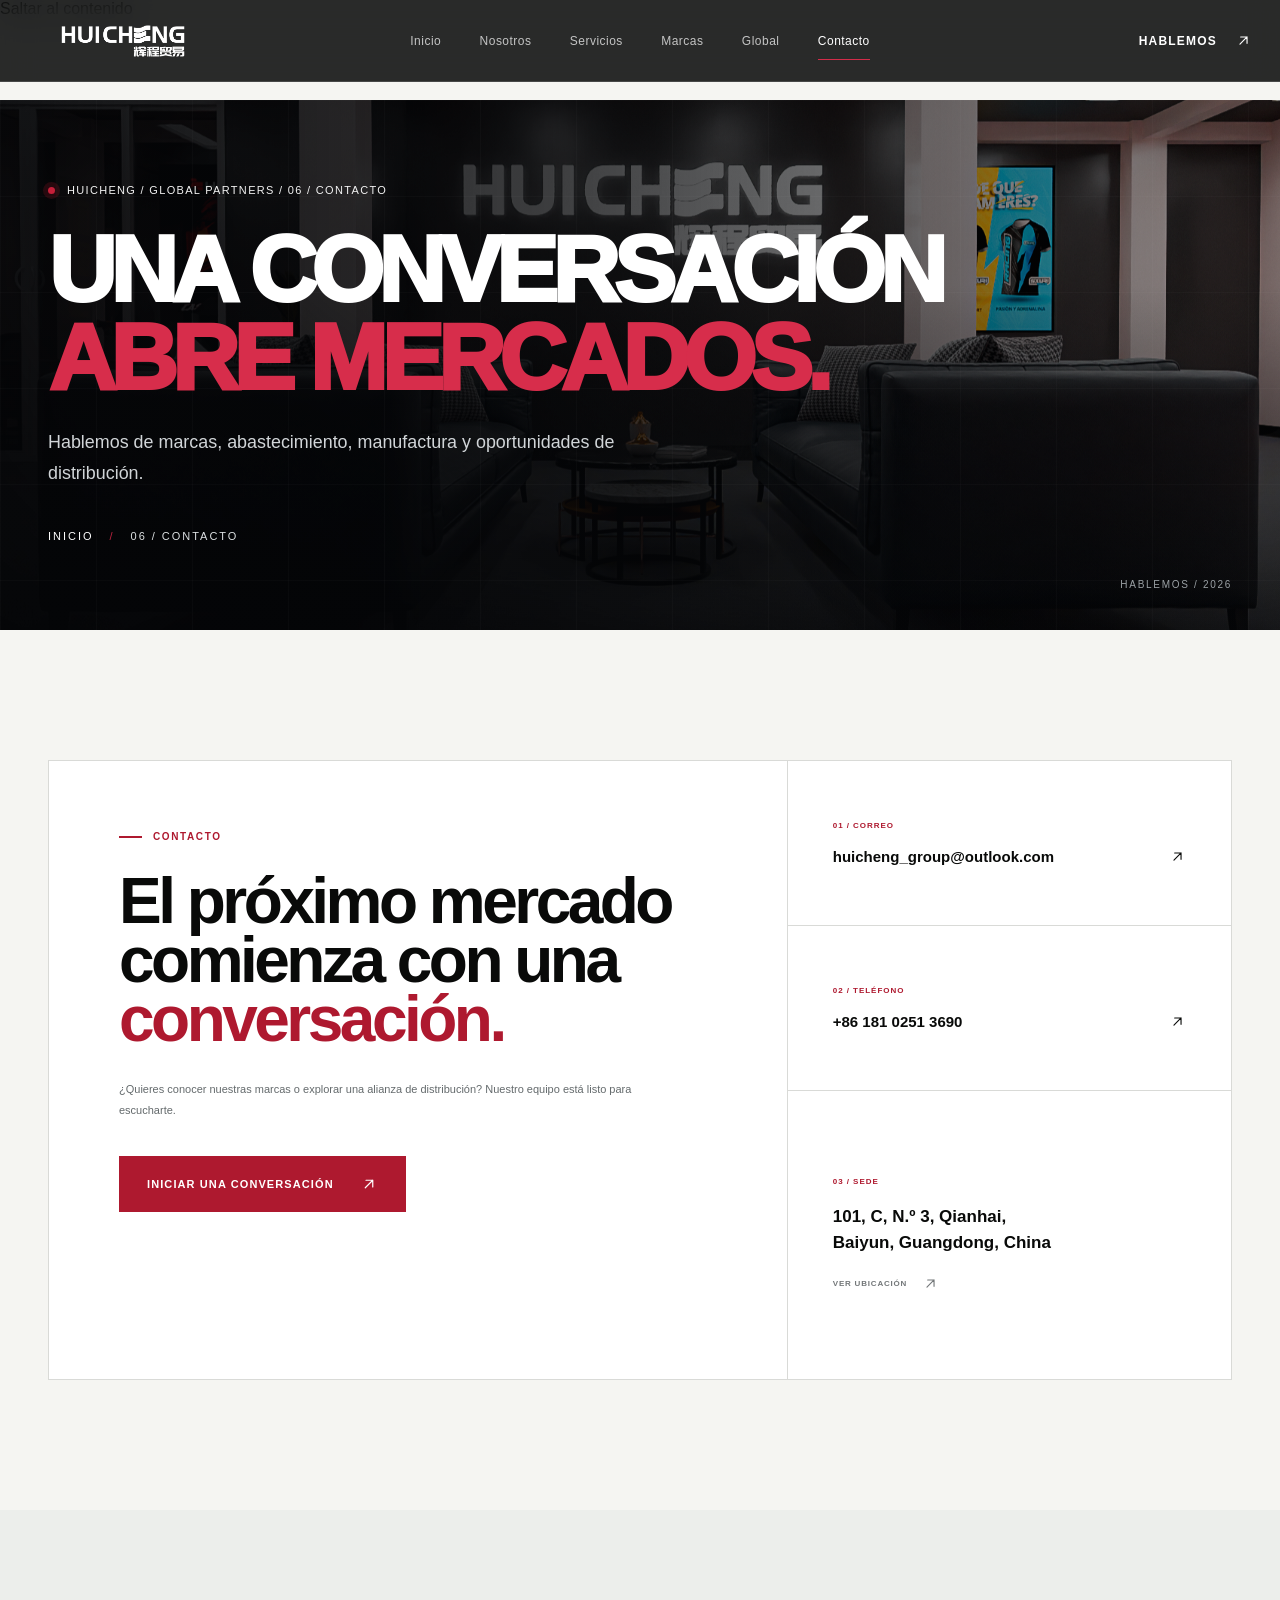
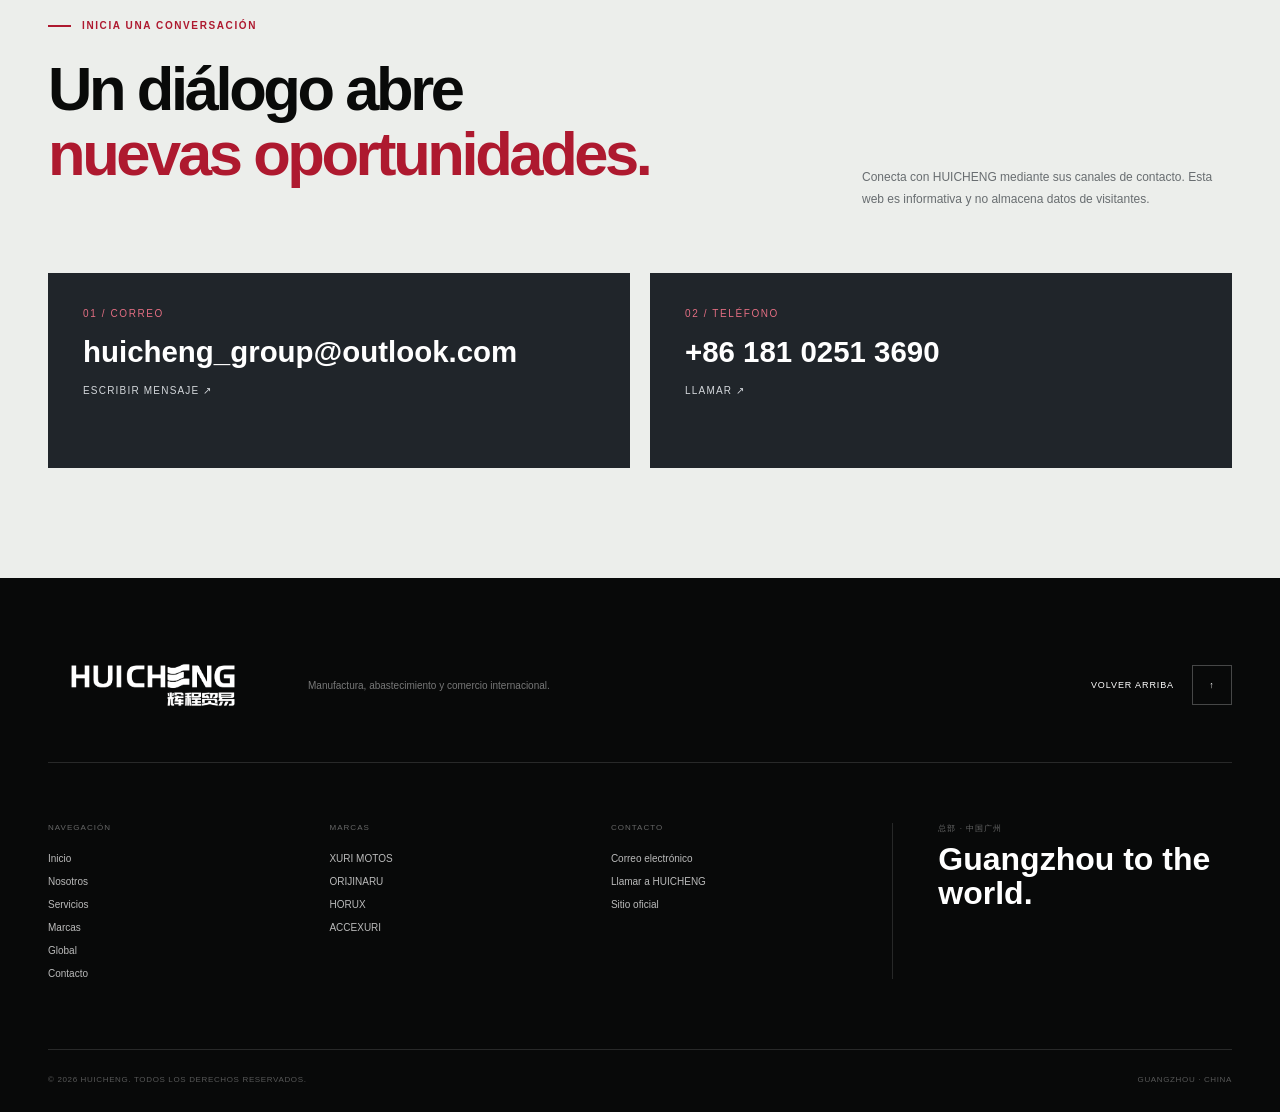
==== contacto.html @ f8685bbe "Primera version de HUICHENG multipagina" ====
<!doctype html><html lang="es"><head><meta charset="UTF-8"><meta name="viewport" content="width=device-width, initial-scale=1"><meta name="theme-color" content="#090b0c"><meta name="description" content="HUICHENG · Contacto · Manufactura, marcas, abastecimiento y comercio internacional."><title>Contacto | HUICHENG — Global Partners</title><link rel="icon" type="image/png" href="assets/huicheng-02.png"><link rel="stylesheet" href="styles.css"></head><body class="is-subpage"><a class="skip-link" href="#contenido">Saltar al contenido</a><div class="site-shell"><header class="header"><div class="nav-wrap"><a aria-label="HUICHENG — Inicio" class="brand" href="index.html"><img alt="HUICHENG" src="assets/huicheng-02.png"/></a><nav aria-label="Navegación principal" class="nav" id="main-navigation"><a class="" href="index.html">Inicio</a><a class="" href="nosotros.html">Nosotros</a><a class="" href="servicios.html">Servicios</a><a class="" href="marcas.html">Marcas</a><a class="" href="global.html">Global</a><a aria-current="page" class="nav-active" href="contacto.html">Contacto</a></nav><a class="header-cta" href="contacto.html">Hablemos <svg aria-hidden="true" viewbox="0 0 24 24"><path d="M7 17 17 7M8 7h9v9"></path></svg></a><button aria-controls="main-navigation" aria-label="Abrir menú" class="menu-toggle" type="button"><span></span><span></span></button></div><div aria-hidden="true" class="reading-progress"></div></header><main id="contenido"><section class="subhero" id="hablemos" aria-labelledby="sub-title"><div class="subhero-photo" style="background-image:url('assets/office-1.png')" aria-hidden="true" data-parallax="0.08"></div><div class="subhero-dark" aria-hidden="true"></div><div class="subhero-grid" aria-hidden="true"></div><div class="container subhero-inner"><div class="subhero-content"><div class="hero-eyebrow hero-enter"><span class="live-dot"></span>HUICHENG / GLOBAL PARTNERS / 06 / CONTACTO</div><h1 id="sub-title" class="hero-enter hero-enter--2">UNA CONVERSACIÓN<br><em>ABRE MERCADOS.</em></h1><p class="hero-enter hero-enter--3">Hablemos de marcas, abastecimiento, manufactura y oportunidades de distribución.</p><div class="subhero-crumb hero-enter hero-enter--4"><a href="index.html">INICIO</a><span>/</span><span>06 / CONTACTO</span></div></div><span class="subhero-num">HABLEMOS / 2026</span></div></section><section class="contact section" id="contacto"><div class="container"><div class="contact-panel reveal"><div class="contact-main"><div class="section-label"><span></span>Contacto</div><h2>El próximo mercado<br/>comienza con una<br/><span>conversación.</span></h2><p>¿Quieres conocer nuestras marcas o explorar una alianza de distribución? Nuestro equipo está listo para escucharte.</p><a class="button button--red" href="mailto:huicheng_group@outlook.com">Iniciar una conversación <svg aria-hidden="true" viewbox="0 0 24 24"><path d="M7 17 17 7M8 7h9v9"></path></svg></a></div><div class="contact-details"><div class="contact-item"><span>01 / Correo</span><a href="mailto:huicheng_group@outlook.com">huicheng_group@outlook.com <svg aria-hidden="true" viewbox="0 0 24 24"><path d="M7 17 17 7M8 7h9v9"></path></svg></a></div><div class="contact-item"><span>02 / Teléfono</span><a href="tel:+8618102513690">+86 181 0251 3690 <svg aria-hidden="true" viewbox="0 0 24 24"><path d="M7 17 17 7M8 7h9v9"></path></svg></a></div><div class="contact-item"><span>03 / Sede</span><address>101, C, N.º 3, Qianhai,<br/>Baiyun, Guangdong, China</address><a class="map-link" href="https://maps.google.com/?q=Qianhai+Baiyun+Guangdong+China" rel="noreferrer" target="_blank">Ver ubicación <svg aria-hidden="true" viewbox="0 0 24 24"><path d="M7 17 17 7M8 7h9v9"></path></svg></a></div></div></div></div></section><section class="contact-extra section"><div class="container"><div class="section-heading reveal"><div><div class="section-label"><span></span>INICIA UNA CONVERSACIÓN</div><h2>Un diálogo abre<br><em>nuevas oportunidades.</em></h2></div><p>Conecta con HUICHENG mediante sus canales de contacto. Esta web es informativa y no almacena datos de visitantes.</p></div><div class="contact-cards"><a href="mailto:huicheng_group@outlook.com" class="reveal"><span>01 / CORREO</span><strong>huicheng_group@outlook.com</strong><small>ESCRIBIR MENSAJE ↗</small></a><a href="tel:+8618102513690" class="reveal"><span>02 / TELÉFONO</span><strong>+86 181 0251 3690</strong><small>LLAMAR ↗</small></a></div></div></section></main><footer class="footer"><div class="container"><div class="footer-top"><a aria-label="HUICHENG — Volver al inicio" class="footer-brand" href="index.html"><img alt="HUICHENG" loading="lazy" src="assets/huicheng-02.png"/></a><p>Manufactura, abastecimiento y comercio internacional.</p><a class="back-top" href="index.html">Volver arriba <span>↑</span></a></div><div class="footer-links"><div><span>Navegación</span><a href="index.html">Inicio</a><a href="nosotros.html">Nosotros</a><a href="servicios.html">Servicios</a><a href="marcas.html">Marcas</a><a href="global.html">Global</a><a href="contacto.html">Contacto</a></div><div><span>Marcas</span><a href="marcas.html">XURI MOTOS</a><a href="marcas.html">ORIJINARU</a><a href="marcas.html">HORUX</a><a href="marcas.html">ACCEXURI</a></div><div><span>Contacto</span><a href="mailto:huicheng_group@outlook.com">Correo electrónico</a><a href="tel:+8618102513690">Llamar a HUICHENG</a><a href="https://huicheng-global.com" rel="noreferrer" target="_blank">Sitio oficial</a></div><div class="footer-statement"><span>总部 · 中国广州</span><strong>Guangzhou to the world.</strong></div></div><div class="footer-bottom"><span>© 2026 HUICHENG. Todos los derechos reservados.</span><span>Guangzhou · China</span></div></div></footer></div><script src="interacciones.js" defer></script></body></html>
---- styles.css ----
:root {
  --red: #ae192f;
  --red-bright: #c51f39;
  --ink: #090a09;
  --graphite: #394049;
  --grey: #c5c7c6;
  --paper: #f5f5f2;
  --white: #fff;
  --title: "Hanken Grotesk", "Inter", "Segoe UI", Arial, sans-serif;
  --body: "Poppins", "Inter", "Segoe UI", Arial, sans-serif;
}

@layer base {
  html {
    scroll-behavior: smooth;
    scroll-padding-top: 88px;
  }

  body {
    margin: 0;
    color: var(--ink);
    background: var(--paper);
    font-family: var(--body);
    -webkit-font-smoothing: antialiased;
  }

  a {
    color: inherit;
    text-decoration: none;
  }

  button {
    cursor: pointer;
  }

  ::selection {
    color: #fff;
    background: var(--red);
  }
}

* {
  box-sizing: border-box;
}

.site-shell {
  overflow: clip;
}

.container {
  width: min(1280px, calc(100% - 96px));
  margin-inline: auto;
}

.header {
  position: fixed;
  z-index: 50;
  top: 0;
  right: 0;
  left: 0;
  height: 82px;
  border-bottom: 1px solid rgb(255 255 255 / 14%);
  background: rgb(8 9 9 / 86%);
  backdrop-filter: blur(16px);
}

.nav-wrap {
  display: grid;
  grid-template-columns: 250px 1fr 250px;
  align-items: center;
  width: min(1440px, calc(100% - 56px));
  height: 100%;
  margin-inline: auto;
}

.brand {
  display: block;
  width: 190px;
  height: 48px;
  overflow: hidden;
}

.brand img,
.footer-brand img {
  width: 100%;
  height: 100%;
  object-fit: contain;
  filter: brightness(0) invert(1);
}

.nav {
  display: flex;
  justify-content: center;
  gap: clamp(24px, 3vw, 48px);
}

.nav a {
  position: relative;
  color: rgb(255 255 255 / 72%);
  font-size: 12px;
  font-weight: 500;
  letter-spacing: 0.04em;
  transition: color 180ms ease;
}

.nav a::after {
  position: absolute;
  right: 0;
  bottom: -12px;
  left: 0;
  width: 0;
  height: 1px;
  margin: auto;
  background: var(--red-bright);
  content: "";
  transition: width 180ms ease;
}

.nav a:hover {
  color: #fff;
}

.nav a:hover::after {
  width: 100%;
}

.header-cta {
  display: flex;
  align-items: center;
  justify-self: end;
  gap: 18px;
  color: #fff;
  font-size: 12px;
  font-weight: 600;
  text-transform: uppercase;
  letter-spacing: 0.1em;
}

.header-cta svg,
.text-link svg,
.service-body a svg,
.brand-card-top svg,
.contact-item a svg {
  width: 17px;
  fill: none;
  stroke: currentColor;
  stroke-linecap: round;
  stroke-linejoin: round;
  stroke-width: 1.6;
  transition: transform 180ms ease;
}

.header-cta:hover svg,
.text-link:hover svg,
.service-body a:hover svg,
.contact-item a:hover svg {
  transform: translate(3px, -3px);
}

.menu-toggle {
  display: none;
}

.hero {
  position: relative;
  display: flex;
  min-height: 860px;
  align-items: center;
  color: #fff;
  background: #090a09;
}

.hero-image,
.hero-overlay,
.hero-grid {
  position: absolute;
  inset: 0;
}

.hero-image {
  width: 100%;
  height: 100%;
  object-fit: cover;
  object-position: center;
}

.hero-overlay {
  background:
    linear-gradient(90deg, rgb(5 6 6 / 95%) 0%, rgb(5 6 6 / 78%) 42%, rgb(5 6 6 / 20%) 75%),
    linear-gradient(0deg, rgb(5 6 6 / 80%) 0%, transparent 45%);
}

.hero-grid {
  opacity: 0.16;
  background-image:
    linear-gradient(rgb(255 255 255 / 16%) 1px, transparent 1px),
    linear-gradient(90deg, rgb(255 255 255 / 16%) 1px, transparent 1px);
  background-size: 120px 120px;
  mask-image: linear-gradient(90deg, #000, transparent 68%);
}

.hero-content {
  position: relative;
  z-index: 2;
  padding-top: 80px;
}

.hero-eyebrow {
  display: flex;
  align-items: center;
  gap: 12px;
  margin-bottom: 30px;
  color: rgb(255 255 255 / 70%);
  font-size: 11px;
  text-transform: uppercase;
  letter-spacing: 0.15em;
}

.live-dot {
  width: 7px;
  height: 7px;
  border-radius: 50%;
  background: var(--red-bright);
  box-shadow: 0 0 0 5px rgb(174 25 47 / 20%);
  animation: pulse 2s infinite;
}

.hero h1 {
  max-width: 880px;
  margin: 0;
  font-family: var(--title);
  font-size: clamp(62px, 7vw, 110px);
  font-weight: 900;
  line-height: 0.85;
  letter-spacing: -0.055em;
  text-transform: uppercase;
}

.hero h1 em {
  color: var(--red-bright);
  font-style: normal;
}

.hero-copy {
  max-width: 590px;
  margin: 34px 0 0;
  color: rgb(255 255 255 / 72%);
  font-size: 15px;
  font-weight: 300;
  line-height: 1.8;
}

.hero-actions {
  display: flex;
  gap: 12px;
  margin-top: 38px;
}

.button {
  display: inline-flex;
  min-height: 56px;
  align-items: center;
  justify-content: center;
  gap: 26px;
  padding: 0 27px;
  border: 1px solid transparent;
  font-size: 11px;
  font-weight: 600;
  text-transform: uppercase;
  letter-spacing: 0.1em;
  transition:
    color 180ms ease,
    background 180ms ease,
    transform 180ms ease;
}

.button svg {
  width: 18px;
  fill: none;
  stroke: currentColor;
  stroke-linecap: round;
  stroke-linejoin: round;
  stroke-width: 1.6;
}

.button:hover {
  transform: translateY(-3px);
}

.button--red {
  color: #fff;
  background: var(--red);
}

.button--red:hover {
  background: var(--red-bright);
}

.button--glass {
  color: #fff;
  border-color: rgb(255 255 255 / 30%);
  background: rgb(255 255 255 / 5%);
  backdrop-filter: blur(8px);
}

.button--glass:hover {
  border-color: #fff;
  background: #fff;
  color: #111;
}

.hero-bottom {
  position: absolute;
  z-index: 2;
  right: 0;
  bottom: 0;
  left: 0;
  border-top: 1px solid rgb(255 255 255 / 16%);
}

.hero-bottom-inner {
  display: grid;
  grid-template-columns: 1fr 1fr auto;
  min-height: 76px;
  align-items: center;
  color: rgb(255 255 255 / 55%);
  font-family: var(--title);
  font-size: 10px;
  text-transform: uppercase;
  letter-spacing: 0.14em;
}

.hero-bottom-inner a {
  display: flex;
  align-items: center;
  gap: 15px;
  color: #fff;
}

.hero-bottom-inner i {
  display: block;
  width: 26px;
  height: 38px;
  border: 1px solid rgb(255 255 255 / 35%);
  border-radius: 20px;
}

.hero-bottom-inner i::after {
  display: block;
  width: 3px;
  height: 6px;
  margin: 8px auto;
  border-radius: 4px;
  background: #fff;
  content: "";
  animation: scrollDot 1.8s infinite;
}

.hero-enter {
  opacity: 0;
  transform: translateY(22px);
  animation: heroIn 700ms 140ms forwards cubic-bezier(0.22, 1, 0.36, 1);
}

.hero-enter--2 {
  animation-delay: 230ms;
}

.hero-enter--3 {
  animation-delay: 320ms;
}

.hero-enter--4 {
  animation-delay: 410ms;
}

.proof-strip {
  color: #fff;
  background: var(--red);
}

.proof-grid {
  display: grid;
  grid-template-columns: repeat(3, 1fr) 1.35fr;
  min-height: 150px;
}

.proof-grid > div {
  display: grid;
  align-content: center;
  padding: 25px 36px;
  border-right: 1px solid rgb(255 255 255 / 20%);
}

.proof-grid > div:first-child {
  padding-left: 0;
}

.proof-grid strong {
  font-family: var(--title);
  font-size: 34px;
  font-weight: 800;
  line-height: 1;
}

.proof-grid span {
  margin-top: 10px;
  color: rgb(255 255 255 / 72%);
  font-size: 10px;
  line-height: 1.5;
  text-transform: uppercase;
  letter-spacing: 0.09em;
}

.proof-grid .proof-statement {
  padding-right: 0;
  border-right: 0;
}

.proof-statement span {
  margin: 0;
  color: #fff;
}

.proof-statement strong {
  margin-top: 6px;
  font-size: 28px;
}

.section {
  padding: 130px 0;
}

.section-label {
  display: flex;
  align-items: center;
  gap: 11px;
  color: var(--red);
  font-size: 10px;
  font-weight: 600;
  text-transform: uppercase;
  letter-spacing: 0.16em;
}

.section-label span {
  width: 23px;
  height: 2px;
  background: currentColor;
}

.section-label--light {
  color: #fff;
}

.about {
  background: var(--paper);
}

.about-intro {
  display: grid;
  grid-template-columns: 28% 1fr;
  align-items: start;
  margin-bottom: 78px;
}

.about-intro h2 {
  max-width: 920px;
  margin: -10px 0 0;
  font-family: var(--title);
  font-size: clamp(44px, 5vw, 72px);
  font-weight: 800;
  line-height: 1.02;
  letter-spacing: -0.045em;
}

.about-intro h2 span {
  color: var(--red);
}

.about-layout {
  display: grid;
  grid-template-columns: 1.08fr 0.92fr;
  gap: 8vw;
  align-items: center;
}

.about-visual {
  position: relative;
  min-height: 600px;
}

.about-visual > img {
  width: 100%;
  height: 560px;
  object-fit: cover;
  filter: saturate(0.72);
}

.image-caption {
  display: flex;
  align-items: center;
  justify-content: space-between;
  padding-top: 18px;
  border-top: 2px solid var(--ink);
  margin-top: 16px;
  font-size: 10px;
  text-transform: uppercase;
  letter-spacing: 0.08em;
}

.image-caption p {
  margin: 0;
}

.experience-badge {
  position: absolute;
  right: -46px;
  bottom: 90px;
  display: grid;
  width: 176px;
  height: 176px;
  align-content: center;
  padding: 25px;
  color: #fff;
  background: var(--red);
}

.experience-badge strong {
  font-family: var(--title);
  font-size: 44px;
  line-height: 1;
}

.experience-badge span {
  margin-top: 10px;
  font-size: 9px;
  line-height: 1.5;
  text-transform: uppercase;
  letter-spacing: 0.08em;
}

.about-copy {
  padding-left: 20px;
}

.about-copy > p {
  color: #5c6063;
  font-size: 13px;
  line-height: 1.9;
}

.about-copy .lead {
  margin: 0 0 25px;
  color: var(--ink);
  font-family: var(--title);
  font-size: 25px;
  font-weight: 500;
  line-height: 1.35;
  letter-spacing: -0.02em;
}

.principles {
  margin: 50px 0 35px;
  border-top: 1px solid #cfd0cc;
}

.principles article {
  display: grid;
  grid-template-columns: 105px 1fr;
  gap: 8px 20px;
  padding: 25px 0;
  border-bottom: 1px solid #cfd0cc;
}

.principles span {
  grid-row: 1 / 3;
  color: var(--red);
  font-size: 9px;
  font-weight: 600;
  text-transform: uppercase;
  letter-spacing: 0.08em;
}

.principles h3 {
  margin: 0;
  font-family: var(--title);
  font-size: 20px;
  font-weight: 700;
}

.principles p {
  margin: 0;
  color: #6e7275;
  font-size: 11px;
  line-height: 1.7;
}

.text-link {
  display: inline-flex;
  align-items: center;
  gap: 40px;
  padding-bottom: 8px;
  border-bottom: 1px solid var(--ink);
  font-size: 10px;
  font-weight: 600;
  text-transform: uppercase;
  letter-spacing: 0.1em;
}

.services {
  background: #fff;
}

.section-heading {
  display: grid;
  grid-template-columns: 1fr 370px;
  gap: 50px;
  align-items: end;
  margin-bottom: 62px;
}

.section-heading h2 {
  max-width: 760px;
  margin: 24px 0 0;
  font-family: var(--title);
  font-size: clamp(48px, 5vw, 74px);
  font-weight: 800;
  line-height: 0.98;
  letter-spacing: -0.05em;
}

.section-heading > p {
  margin: 0;
  color: #686d70;
  font-size: 12px;
  line-height: 1.9;
}

.service-grid {
  display: grid;
  grid-template-columns: repeat(2, 1fr);
  gap: 22px;
}

.service-card {
  position: relative;
  overflow: hidden;
  border: 1px solid #dedfdd;
  background: #f7f7f5;
  transition:
    transform 250ms ease,
    box-shadow 250ms ease;
}

.service-card:hover {
  z-index: 2;
  box-shadow: 0 24px 50px rgb(8 10 10 / 12%);
  transform: translateY(-8px);
}

.service-photo {
  position: relative;
  height: 250px;
  overflow: hidden;
  background: #1b1d1e;
}

.service-photo::after {
  position: absolute;
  inset: 0;
  background: linear-gradient(0deg, rgb(0 0 0 / 55%), transparent 65%);
  content: "";
}

.service-photo > img {
  width: 100%;
  height: 100%;
  object-fit: cover;
  filter: grayscale(0.55) saturate(0.6);
  transition:
    transform 600ms cubic-bezier(0.22, 1, 0.36, 1),
    filter 300ms ease;
}

.service-card:hover .service-photo > img {
  filter: grayscale(0.1) saturate(0.9);
  transform: scale(1.045);
}

.service-photo > span {
  position: absolute;
  z-index: 2;
  top: 22px;
  left: 24px;
  color: #fff;
  font-family: var(--title);
  font-size: 11px;
  letter-spacing: 0.1em;
}

.service-icon-wrap {
  position: absolute;
  z-index: 2;
  right: 22px;
  bottom: 0;
  display: grid;
  width: 66px;
  height: 66px;
  place-items: center;
  color: #fff;
  background: var(--red);
  transform: translateY(22px);
}

.service-icon {
  width: 28px;
  fill: none;
  stroke: currentColor;
  stroke-linecap: round;
  stroke-linejoin: round;
  stroke-width: 1.3;
}

.service-body {
  padding: 38px 35px 34px;
}

.service-body h3 {
  margin: 0;
  font-family: var(--title);
  font-size: 28px;
  font-weight: 700;
  letter-spacing: -0.03em;
}

.service-body p {
  min-height: 68px;
  margin: 16px 0 26px;
  color: #686d70;
  font-size: 11px;
  line-height: 1.75;
}

.service-body a {
  display: flex;
  align-items: center;
  justify-content: space-between;
  padding-top: 18px;
  border-top: 1px solid #d6d7d4;
  font-size: 9px;
  font-weight: 600;
  text-transform: uppercase;
  letter-spacing: 0.1em;
}

.service-line {
  position: absolute;
  right: 0;
  bottom: 0;
  left: 0;
  height: 3px;
  background: var(--red);
  transform: scaleX(0);
  transform-origin: left;
  transition: transform 350ms ease;
}

.service-card:hover .service-line {
  transform: scaleX(1);
}

.brands {
  position: relative;
  color: #fff;
  background: #0c0d0d;
}

.brands::before {
  position: absolute;
  inset: 0;
  opacity: 0.08;
  background-image: radial-gradient(#fff 0.8px, transparent 0.8px);
  background-size: 8px 8px;
  content: "";
  mask-image: linear-gradient(90deg, transparent, #000 50%, transparent);
}

.brands .container {
  position: relative;
}

.brands-heading {
  display: grid;
  grid-template-columns: 1fr 390px;
  margin-bottom: 65px;
}

.brands-heading .section-label {
  grid-column: 1 / -1;
  margin-bottom: 26px;
}

.brands-heading h2 {
  margin: 0;
  font-family: var(--title);
  font-size: clamp(54px, 6.5vw, 90px);
  font-weight: 800;
  line-height: 0.9;
  letter-spacing: -0.055em;
}

.brands-heading h2 span {
  color: var(--red-bright);
}

.brands-heading p {
  align-self: end;
  margin: 0;
  color: rgb(255 255 255 / 52%);
  font-size: 12px;
  line-height: 1.9;
}

.brand-grid {
  display: grid;
  grid-template-columns: repeat(2, 1fr);
  gap: 18px;
}

.brand-card {
  position: relative;
  display: flex;
  min-height: 570px;
  flex-direction: column;
  overflow: hidden;
  padding: 30px;
  border: 1px solid rgb(255 255 255 / 13%);
  background: #151717;
  transition:
    border-color 220ms ease,
    transform 220ms ease;
}

.brand-card:hover {
  border-color: rgb(255 255 255 / 35%);
  transform: translateY(-5px);
}

.brand-card-top {
  position: relative;
  z-index: 3;
  display: flex;
  align-items: center;
  justify-content: space-between;
  color: rgb(255 255 255 / 58%);
  font-size: 9px;
  text-transform: uppercase;
  letter-spacing: 0.12em;
}

.brand-card-top svg {
  width: 22px;
  fill: none;
  stroke: #fff;
  stroke-width: 1.5;
}

.brand-product {
  display: grid;
  height: 315px;
  place-items: center;
  margin: 5px -10px 0;
}

.brand-product img {
  max-width: 100%;
  max-height: 100%;
  object-fit: contain;
  filter: drop-shadow(0 28px 22px rgb(0 0 0 / 45%));
  transition: transform 500ms cubic-bezier(0.22, 1, 0.36, 1);
}

.brand-card:hover .brand-product img {
  transform: scale(1.04) translateY(-5px);
}

.brand-logo {
  display: flex;
  height: 70px;
  align-items: center;
  border-top: 1px solid rgb(255 255 255 / 12%);
}

.brand-logo img {
  max-width: 220px;
  max-height: 50px;
  object-fit: contain;
  object-position: left center;
}

.brand-card p {
  max-width: 460px;
  margin: 16px 0 0;
  color: rgb(255 255 255 / 53%);
  font-size: 10px;
  line-height: 1.7;
}

.brand-card--orijinaru {
  background: linear-gradient(145deg, #191919, #0c0c0c);
}

.brand-card--horux {
  background: linear-gradient(145deg, #17191a, #0e1112);
}

.brand-card--accexuri {
  min-height: 360px;
  grid-column: 1 / -1;
  justify-content: space-between;
  background:
    linear-gradient(90deg, rgb(174 25 47 / 95%), rgb(98 9 22 / 85%)),
    url("assets/company-team.png") center 42% / cover;
}

.accexuri-type {
  display: flex;
  align-items: flex-end;
  justify-content: space-between;
  margin: 65px 0 30px;
}

.accexuri-type small {
  font-size: 9px;
  text-transform: uppercase;
  letter-spacing: 0.12em;
}

.accexuri-type strong {
  font-family: var(--title);
  font-size: clamp(64px, 10vw, 140px);
  font-weight: 900;
  line-height: 0.72;
  letter-spacing: -0.07em;
}

.brand-card--accexuri p {
  color: rgb(255 255 255 / 80%);
}

.global {
  color: #fff;
  background: #151818;
}

.global-layout {
  display: grid;
  grid-template-columns: 360px 1fr;
  gap: 55px;
  align-items: center;
}

.global-copy h2 {
  margin: 28px 0;
  font-family: var(--title);
  font-size: 55px;
  font-weight: 800;
  line-height: 0.96;
  letter-spacing: -0.05em;
}

.global-copy > p {
  color: rgb(255 255 255 / 56%);
  font-size: 11px;
  line-height: 1.9;
}

.region-list {
  display: grid;
  margin-top: 42px;
  border-top: 1px solid rgb(255 255 255 / 15%);
}

.region-list span {
  padding: 16px 0;
  border-bottom: 1px solid rgb(255 255 255 / 15%);
  font-family: var(--title);
  font-size: 10px;
  text-transform: uppercase;
  letter-spacing: 0.08em;
}

.world-map {
  position: relative;
  min-height: 560px;
  border: 1px solid rgb(255 255 255 / 10%);
  background:
    linear-gradient(rgb(255 255 255 / 4%) 1px, transparent 1px),
    linear-gradient(90deg, rgb(255 255 255 / 4%) 1px, transparent 1px);
  background-size: 50px 50px;
}

.world-map svg {
  position: absolute;
  inset: 30px;
  width: calc(100% - 60px);
  height: calc(100% - 60px);
}

.continent {
  fill: url("#dots");
  stroke: rgb(255 255 255 / 8%);
  stroke-width: 1;
}

.connection {
  fill: none;
  stroke: var(--red-bright);
  stroke-dasharray: 5 8;
  stroke-width: 1.5;
  opacity: 0.75;
  animation: route 18s linear infinite;
}

.connection--two {
  animation-duration: 12s;
}

.connection--three {
  animation-duration: 15s;
}

.hub-ring {
  fill: none;
  stroke: var(--red-bright);
  stroke-width: 1;
  transform-origin: 661px 189px;
  animation: ping 2s infinite;
}

.hub,
.endpoint {
  fill: var(--red-bright);
  filter: url("#glow");
}

.endpoint {
  fill: #fff;
}

.map-label {
  position: absolute;
  padding: 8px 10px;
  border: 1px solid rgb(255 255 255 / 15%);
  color: rgb(255 255 255 / 66%);
  background: rgb(10 12 12 / 70%);
  font-size: 8px;
  text-transform: uppercase;
  letter-spacing: 0.1em;
}

.map-label--china {
  top: 36%;
  right: 7%;
  color: #fff;
}

.map-label small {
  display: block;
  margin-top: 4px;
  color: rgb(255 255 255 / 40%);
  font-size: 6px;
}

.map-label--latam {
  top: 58%;
  left: 18%;
}

.map-status {
  position: absolute;
  right: 20px;
  bottom: 20px;
  display: grid;
  min-width: 145px;
  padding: 16px;
  border-left: 2px solid var(--red-bright);
  background: rgb(255 255 255 / 5%);
}

.map-status span {
  color: rgb(255 255 255 / 45%);
  font-size: 7px;
  text-transform: uppercase;
  letter-spacing: 0.12em;
}

.map-status strong {
  margin-top: 4px;
  font-family: var(--title);
  font-size: 17px;
}

.contact {
  background: var(--paper);
}

.contact-panel {
  display: grid;
  grid-template-columns: 1.25fr 0.75fr;
  min-height: 620px;
  border: 1px solid #d9dad7;
  background: #fff;
}

.contact-main {
  padding: 70px;
  border-right: 1px solid #d9dad7;
}

.contact-main h2 {
  margin: 30px 0;
  font-family: var(--title);
  font-size: clamp(50px, 5vw, 72px);
  font-weight: 800;
  line-height: 0.92;
  letter-spacing: -0.055em;
}

.contact-main h2 span {
  color: var(--red);
}

.contact-main p {
  max-width: 530px;
  margin-bottom: 36px;
  color: #646a6c;
  font-size: 11px;
  line-height: 1.9;
}

.contact-details {
  display: grid;
  grid-template-rows: 0.8fr 0.8fr 1.4fr;
}

.contact-item {
  display: grid;
  align-content: center;
  padding: 35px 45px;
  border-bottom: 1px solid #d9dad7;
}

.contact-item:last-child {
  border-bottom: 0;
}

.contact-item > span {
  margin-bottom: 18px;
  color: var(--red);
  font-size: 8px;
  font-weight: 600;
  text-transform: uppercase;
  letter-spacing: 0.12em;
}

.contact-item a {
  display: flex;
  align-items: center;
  justify-content: space-between;
  font-family: var(--title);
  font-size: 15px;
  font-weight: 600;
}

.contact-item address {
  font-family: var(--title);
  font-size: 17px;
  font-style: normal;
  font-weight: 600;
  line-height: 1.5;
}

.contact-item .map-link {
  justify-content: flex-start;
  gap: 15px;
  margin-top: 20px;
  color: #737779;
  font-family: var(--body);
  font-size: 8px;
  text-transform: uppercase;
  letter-spacing: 0.1em;
}

.footer {
  padding: 75px 0 28px;
  color: #fff;
  background: #080909;
}

.footer-top {
  display: grid;
  grid-template-columns: 260px 1fr auto;
  align-items: center;
  padding-bottom: 45px;
  border-bottom: 1px solid rgb(255 255 255 / 13%);
}

.footer-brand {
  display: block;
  width: 210px;
  height: 64px;
  overflow: hidden;
}

.footer-top p {
  margin: 0;
  color: rgb(255 255 255 / 45%);
  font-size: 10px;
}

.back-top {
  display: flex;
  align-items: center;
  gap: 18px;
  font-size: 9px;
  text-transform: uppercase;
  letter-spacing: 0.1em;
}

.back-top span {
  display: grid;
  width: 40px;
  height: 40px;
  place-items: center;
  border: 1px solid rgb(255 255 255 / 25%);
  transition:
    color 180ms ease,
    background 180ms ease;
}

.back-top:hover span {
  color: #fff;
  background: var(--red);
}

.footer-links {
  display: grid;
  grid-template-columns: 1fr 1fr 1fr 1.5fr;
  gap: 55px;
  padding: 60px 0 70px;
}

.footer-links > div:not(.footer-statement) {
  display: grid;
  align-content: start;
  gap: 12px;
}

.footer-links span {
  margin-bottom: 9px;
  color: rgb(255 255 255 / 38%);
  font-size: 8px;
  text-transform: uppercase;
  letter-spacing: 0.13em;
}

.footer-links a {
  width: max-content;
  color: rgb(255 255 255 / 72%);
  font-size: 10px;
  transition: color 160ms ease;
}

.footer-links a:hover {
  color: #fff;
}

.footer-statement {
  display: grid;
  align-content: start;
  border-left: 1px solid rgb(255 255 255 / 13%);
  padding-left: 45px;
}

.footer-statement strong {
  max-width: 310px;
  font-family: var(--title);
  font-size: 32px;
  font-weight: 700;
  line-height: 1.05;
}

.footer-bottom {
  display: flex;
  justify-content: space-between;
  padding-top: 25px;
  border-top: 1px solid rgb(255 255 255 / 13%);
  color: rgb(255 255 255 / 32%);
  font-size: 8px;
  text-transform: uppercase;
  letter-spacing: 0.08em;
}

.reveal {
  opacity: 0;
  transform: translateY(28px);
  transition:
    opacity 700ms ease,
    transform 700ms cubic-bezier(0.22, 1, 0.36, 1);
}

.reveal.is-visible {
  opacity: 1;
  transform: none;
}

@keyframes heroIn {
  to {
    opacity: 1;
    transform: none;
  }
}

@keyframes pulse {
  50% {
    box-shadow: 0 0 0 10px rgb(174 25 47 / 0%);
  }
}

@keyframes scrollDot {
  0% {
    opacity: 0;
    transform: translateY(0);
  }
  35% {
    opacity: 1;
  }
  100% {
    opacity: 0;
    transform: translateY(12px);
  }
}

@keyframes route {
  to {
    stroke-dashoffset: -260;
  }
}

@keyframes ping {
  70%,
  100% {
    opacity: 0;
    transform: scale(2.2);
  }
}

@media (max-width: 1024px) {
  .container {
    width: min(100% - 56px, 1280px);
  }

  .nav-wrap {
    grid-template-columns: 200px 1fr 150px;
  }

  .nav {
    gap: 22px;
  }

  .hero {
    min-height: 780px;
  }

  .proof-grid {
    grid-template-columns: repeat(3, 1fr);
  }

  .proof-statement {
    display: none !important;
  }

  .about-layout {
    gap: 55px;
  }

  .about-visual > img {
    height: 470px;
  }

  .experience-badge {
    right: -25px;
  }

  .brands-heading,
  .section-heading {
    grid-template-columns: 1fr 300px;
  }

  .global-layout {
    grid-template-columns: 300px 1fr;
  }

  .contact-main {
    padding: 55px;
  }
}

@media (max-width: 820px) {
  .header {
    height: 72px;
  }

  .nav-wrap {
    display: flex;
    width: calc(100% - 36px);
    justify-content: space-between;
  }

  .brand {
    width: 170px;
  }

  .header-cta {
    display: none;
  }

  .menu-toggle {
    position: relative;
    z-index: 55;
    display: grid;
    width: 44px;
    height: 44px;
    place-content: center;
    gap: 7px;
    border: 1px solid rgb(255 255 255 / 22%);
    color: #fff;
    background: transparent;
  }

  .menu-toggle span {
    display: block;
    width: 20px;
    height: 1px;
    background: currentColor;
    transition: transform 200ms ease;
  }

  .menu-toggle--open span:first-child {
    transform: translateY(4px) rotate(45deg);
  }

  .menu-toggle--open span:last-child {
    transform: translateY(-4px) rotate(-45deg);
  }

  .nav {
    position: absolute;
    z-index: 54;
    top: 0;
    right: 0;
    left: 0;
    display: flex;
    visibility: hidden;
    min-height: 100dvh;
    flex-direction: column;
    gap: 0;
    align-items: flex-start;
    justify-content: center;
    padding: 70px 12vw;
    opacity: 0;
    pointer-events: none;
    background: #0a0b0b;
    transition-property: none;
  }

  .nav.nav--open {
    visibility: visible;
    opacity: 1;
    pointer-events: auto;
  }

  .nav a {
    width: 100%;
    padding: 18px 0;
    border-bottom: 1px solid rgb(255 255 255 / 12%);
    color: #fff;
    font-family: var(--title);
    font-size: 30px;
    font-weight: 700;
  }

  .nav a::after {
    display: none;
  }

  .about-intro {
    grid-template-columns: 1fr;
    gap: 32px;
  }

  .about-layout {
    grid-template-columns: 1fr;
  }

  .about-copy {
    padding-left: 0;
  }

  .section-heading,
  .brands-heading {
    grid-template-columns: 1fr;
  }

  .section-heading > p,
  .brands-heading p {
    margin-top: 30px;
  }

  .service-grid,
  .brand-grid {
    grid-template-columns: 1fr;
  }

  .brand-card--accexuri {
    grid-column: auto;
  }

  .global-layout {
    grid-template-columns: 1fr;
  }

  .global-copy {
    display: grid;
    grid-template-columns: 1fr 1fr;
    gap: 20px 40px;
  }

  .global-copy .section-label {
    grid-column: 1 / -1;
  }

  .global-copy h2 {
    margin-top: 10px;
  }

  .region-list {
    grid-column: 2;
    grid-row: 2 / 4;
    margin: 0;
  }

  .contact-panel {
    grid-template-columns: 1fr;
  }

  .contact-main {
    border-right: 0;
    border-bottom: 1px solid #d9dad7;
  }

  .footer-links {
    grid-template-columns: repeat(2, 1fr);
  }
}

@media (max-width: 767px) {
  .hero {
    padding-bottom: 64px;
  }

  .hero-bottom {
    display: none;
  }
}

@media (max-width: 600px) {
  .container {
    width: calc(100% - 36px);
  }

  .section {
    padding: 90px 0;
  }

  .hero {
    min-height: auto;
    align-items: flex-start;
    padding-top: 135px;
  }

  .hero-image {
    object-position: 62% center;
  }

  .hero-overlay {
    background:
      linear-gradient(90deg, rgb(5 6 6 / 94%), rgb(5 6 6 / 45%)),
      linear-gradient(0deg, rgb(5 6 6 / 90%) 0%, transparent 55%);
  }

  .hero-content {
    padding-top: 20px;
  }

  .hero-eyebrow {
    max-width: 310px;
    font-size: 9px;
    line-height: 1.5;
  }

  .hero h1 {
    font-size: clamp(49px, 14vw, 68px);
    line-height: 0.9;
  }

  .hero-copy {
    max-width: 92%;
    font-size: 12px;
  }

  .hero-actions {
    align-items: stretch;
    flex-direction: column;
    width: min(100%, 360px);
  }

  .button {
    justify-content: space-between;
  }

  .hero-bottom-inner {
    grid-template-columns: 1fr auto;
  }

  .hero-bottom-inner > span:nth-child(2) {
    display: none;
  }

  .proof-grid {
    grid-template-columns: 1fr;
  }

  .proof-grid > div {
    grid-template-columns: 75px 1fr;
    align-items: center;
    padding: 21px 0;
    border-right: 0;
    border-bottom: 1px solid rgb(255 255 255 / 20%);
  }

  .proof-grid > div:last-of-type {
    border-bottom: 0;
  }

  .proof-grid span {
    margin: 0;
  }

  .about-intro h2,
  .section-heading h2 {
    font-size: 43px;
  }

  .about-intro {
    margin-bottom: 50px;
  }

  .about-visual {
    min-height: 460px;
  }

  .about-visual > img {
    height: 390px;
  }

  .experience-badge {
    right: 15px;
    bottom: 40px;
    width: 140px;
    height: 140px;
  }

  .experience-badge strong {
    font-size: 35px;
  }

  .image-caption p {
    max-width: 220px;
    text-align: right;
  }

  .about-copy .lead {
    font-size: 21px;
  }

  .principles article {
    grid-template-columns: 1fr;
  }

  .principles span {
    grid-row: auto;
  }

  .service-photo {
    height: 210px;
  }

  .service-body {
    padding: 34px 25px 28px;
  }

  .brands-heading h2 {
    font-size: 50px;
  }

  .brand-card {
    min-height: 510px;
    padding: 24px;
  }

  .brand-product {
    height: 280px;
  }

  .brand-card--accexuri {
    min-height: 390px;
  }

  .accexuri-type {
    align-items: flex-start;
    flex-direction: column;
    gap: 28px;
  }

  .accexuri-type strong {
    font-size: 57px;
  }

  .global-copy {
    display: block;
  }

  .global-copy h2 {
    font-size: 46px;
  }

  .region-list {
    margin-top: 35px;
  }

  .world-map {
    min-height: 410px;
    margin-inline: -18px;
  }

  .world-map svg {
    inset: 10px;
    width: calc(100% - 20px);
    height: calc(100% - 20px);
  }

  .map-label--latam {
    left: 6%;
  }

  .map-label--china {
    right: 3%;
  }

  .contact-main,
  .contact-item {
    padding: 38px 27px;
  }

  .contact-main h2 {
    font-size: 45px;
  }

  .contact-item a {
    overflow-wrap: anywhere;
    font-size: 13px;
  }

  .footer-top {
    grid-template-columns: 1fr auto;
  }

  .footer-top p {
    display: none;
  }

  .footer-brand {
    width: 170px;
  }

  .back-top {
    font-size: 0;
  }

  .footer-links {
    grid-template-columns: 1fr 1fr;
    gap: 45px 25px;
  }

  .footer-statement {
    grid-column: 1 / -1;
    padding: 30px 0 0;
    border-top: 1px solid rgb(255 255 255 / 13%);
    border-left: 0;
  }

  .footer-bottom {
    align-items: flex-start;
    flex-direction: column;
    gap: 8px;
  }
}

@media (prefers-reduced-motion: reduce) {
  html {
    scroll-behavior: auto;
  }

  *,
  *::before,
  *::after {
    animation-duration: 0.01ms !important;
    animation-iteration-count: 1 !important;
    transition-duration: 0.01ms !important;
  }

  .reveal,
  .hero-enter {
    opacity: 1;
    transform: none;
  }
}

/* HUICHENG_CORRECCION_ANCLAS_V1 */
/* Mantiene los títulos visibles al navegar con encabezado fijo. */
html { scroll-padding-top: 108px; }
#inicio, #nosotros, #servicios, #marcas, #contacto {
  scroll-margin-top: 108px;
}
@media (max-width: 767px) {
  html { scroll-padding-top: 90px; }
  #inicio, #nosotros, #servicios, #marcas, #contacto {
    scroll-margin-top: 90px;
  }
}
/* FIN HUICHENG_CORRECCION_ANCLAS_V1 */

/* ===============================================================
   HUICHENG 2026 · Cinematic motion system / versión V2
   Diseño de una sola página; identidad y contenido original preservados
   =============================================================== */
:root { --read-progress: 0%; }
html { scroll-padding-top: 96px; }
section[id] { scroll-margin-top: 0; }
a:focus-visible, button:focus-visible { outline: 2px solid #ef6c80; outline-offset: 5px; }
.header { transition: background-color .25s ease; }
.reading-progress { position: absolute; inset: auto auto -1px 0; height: 2px; width: var(--read-progress); background: #e72a48; box-shadow: 0 0 20px #ef3659; pointer-events: none; z-index: 99; }
.nav a.nav-active, .nav a[aria-current="location"] { color: #fff; }
.nav a.nav-active::after { width: 100%; }

/* Editorial hero, multi-layer parallax */
.hero { min-height: min(920px, 100svh); isolation: isolate; }
.hero-image { z-index: -3; inset: -6% 0; height: 112%; width: 100%; filter: brightness(.89) saturate(.83); }
.parallax-media { --parallax-y: 0px; will-change: transform; transform: translate3d(0,var(--parallax-y),0) scale(1.06); }
.hero-overlay { z-index: -2; background:
  linear-gradient(90deg,rgba(3,5,6,.96) 0%,rgba(3,5,6,.84) 32%,rgba(3,5,6,.33) 69%,rgba(3,5,6,.09) 100%),
  linear-gradient(0deg,rgba(2,3,4,.87) 0%,rgba(2,3,4,.02) 45%,rgba(2,3,4,.15) 100%); }
.hero-grid { z-index: -1; opacity: .14; transform: translate3d(calc(var(--pointer-x,0px)*.45),calc(var(--pointer-y,0px)*.45),0); transition: transform 350ms ease-out; }
.hero-frame { position: absolute; inset: 118px 4vw 82px; border: 1px solid rgba(255,255,255,.07); z-index: 1; pointer-events:none; }
.hero-frame::after { content: ''; position: absolute; inset: 0 0 auto auto; height: 17px; width: 17px; border-top: 1px solid #cf2845; border-right: 1px solid #cf2845; }
.hero-vertical { position: absolute; right: 24px; top: 46%; z-index: 2; font-size: 9px; font-weight: 600; letter-spacing: .23em; writing-mode: vertical-rl; color: rgba(255,255,255,.49); }
.hero-crosshair { position: absolute; z-index:2; color: rgba(255,255,255,.45); font-size: 18px; font-weight: 200; pointer-events: none; }
.hero-crosshair--one { right: 17%; top: 24%; animation: floatCross 6s ease-in-out infinite; }
.hero-crosshair--two { right: 37%; bottom: 25%; animation: floatCross 7.5s ease-in-out infinite reverse; }
.hero-content { transform: translate3d(calc(var(--pointer-x,0px)*-.45),calc(var(--pointer-y,0px)*-.22),0); transition: transform .4s ease-out; }
.hero h1 { max-width: 1080px; text-wrap: balance; }
.hero h1 em { color: #d92d4a; font-style: normal; text-shadow: 0 12px 38px rgba(131,0,30,.18); }
.hero .button--red { position: relative; isolation:isolate; overflow: hidden; }
.hero .button--red::after { content:''; position:absolute; inset:-40% -20%; background:linear-gradient(110deg,transparent 36%,rgba(255,255,255,.24) 49%,transparent 62%); transform:translateX(-140%); transition:transform .8s ease; z-index:-1; }
.hero .button--red:hover::after { transform:translateX(130%); }
.hero-microcopy { display:flex; align-items:center; gap:14px; margin-top:65px; color:rgba(255,255,255,.55); font-size:8px; font-weight:600; letter-spacing:.18em; }
.hero-microcopy .micro-line { width:65px; height:1px; background:#c4223b; }
.hero-bottom { z-index:3; }
.hero-bottom a i { animation: scrollDot 1.7s ease infinite; }
.ticker { height: 48px; overflow: hidden; display:flex; align-items:center; white-space:nowrap; background:#0a0c0c; border-top:1px solid rgba(255,255,255,.1); border-bottom:1px solid rgba(255,255,255,.14); color:rgba(255,255,255,.72); }
.ticker-track { display:flex; width:max-content; animation: tickerMove 32s linear infinite; }
.ticker-track span { font-family:var(--title); font-size:12px; font-weight:800; letter-spacing:.16em; padding-right:32px; }
.ticker-track b { margin:0 24px; color:#cf2743; font-weight:500; }
.proof-strip { background: linear-gradient(115deg,#a4162d,#cc2741 52%,#92192b); }
.proof-grid strong { font-variant-numeric:tabular-nums; }

/* Image-motion and service details */
.parallax-window { position:relative; height:560px; overflow:hidden; background:#161819; }
.parallax-window img { position:absolute; inset:-8% 0; width:100%; height:116%; object-fit:cover; filter:saturate(.72); }
.about-visual { min-height:600px; }
.about-visual::before { content:'CHINA / GUANGZHOU'; position:absolute; z-index:2; top:16px; left:16px; padding:8px 11px; color:#fff; background:rgba(0,0,0,.72); font-size:8px; letter-spacing:.15em; pointer-events:none; }
.experience-badge { box-shadow:0 18px 50px rgba(95,10,30,.17); }
.service-card { transition: box-shadow .45s cubic-bezier(.2,1,.2,1), transform .45s cubic-bezier(.2,1,.2,1),border-color .3s; }
.service-card:hover { border-color:#c1b5b7; }
.service-photo { background:#131515; }
.service-card--quality .service-photo { background: linear-gradient(135deg,#172122,#060a0d); }
.service-card--quality .service-photo img { object-fit:contain; transform:scale(1.25) translateY(2%); opacity:.5; filter:brightness(1.2) saturate(.7); }
.service-card--quality:hover .service-photo img { transform:scale(1.32) translateY(2%); opacity:.78; }
.quality-overlay { position:absolute; inset:0; display:flex; flex-direction:column; justify-content:space-between; padding:28px 34px; color:#fff; z-index:1; isolation:isolate; overflow:hidden; }
.quality-overlay span { width:max-content; padding:7px 11px; border:1px solid rgba(255,255,255,.3); background:rgba(0,0,0,.24); letter-spacing:.2em; font-size:9px; }
.quality-overlay strong { font-family:var(--title); font-size:105px; line-height:.85; font-weight:900; letter-spacing:-.075em; opacity:.45; }
.quality-overlay strong span { padding:0; border:0; background:none; color:#e33351; font-size:52px; vertical-align:top; }
.quality-overlay small { font-size:9px; letter-spacing:.19em; }
.quality-overlay i { position:absolute; z-index:-1; left:-100%; right:0; top:0; height:2px; width:100%; background:#cf2643; box-shadow:0 0 38px 9px rgba(201,32,64,.25); animation:qcScan 5.8s ease-in-out infinite; }

/* Editorial interlude — clear scroll motion */
.journey { position:relative; isolation:isolate; min-height:780px; overflow:hidden; display:flex; align-items:center; padding:120px 0; color:#fff; background:#080c0e; }
.journey-bg { position:absolute; z-index:-3; inset:-14% 0; height:128%; background:url('assets/hero-industry.png') 50% 48% / cover no-repeat; opacity:.55; filter:grayscale(.75) saturate(.5); }
.journey-shade { position:absolute; inset:0; z-index:-2; background:linear-gradient(90deg,rgba(4,7,8,.97),rgba(4,7,8,.78) 58%,rgba(4,7,8,.5)),linear-gradient(0deg,#080b0c,transparent 45%,#080b0c); }
.journey::after { content:''; position:absolute; inset:0; pointer-events:none; opacity:.13; background-image:linear-gradient(rgba(255,255,255,.13) 1px, transparent 1px),linear-gradient(90deg,rgba(255,255,255,.13) 1px,transparent 1px); background-size:90px 90px; mask-image:linear-gradient(90deg,black,transparent); }
.journey-inner { position:relative; z-index:2; }
.journey-top { display:flex; align-items:center; justify-content:space-between; gap:15px; }
.journey-counter { font-size:9px; letter-spacing:.16em; color:rgba(255,255,255,.5); }
.journey-counter span { color:#e13655; margin:0 12px; }
.journey-title { margin:48px 0 80px; font-family:var(--title); font-size:clamp(56px,8vw,126px); font-weight:900; line-height:.92; letter-spacing:-.065em; text-transform:uppercase; }
.journey-title em { font-style:normal; color:#d12a45; }
.journey-steps { display:grid; grid-template-columns:repeat(3,1fr); border-top:1px solid rgba(255,255,255,.25); }
.journey-step { position:relative; padding:30px 34px 0 0; margin-right:34px; min-height:220px; border-right:1px solid rgba(255,255,255,.2); }
.journey-step:last-child { border-right:0; }
.journey-step > span { display:block; color:#ff4e6f; font-size:11px; letter-spacing:.16em; }
.journey-step strong { display:block; margin:16px 0 12px; font-family:var(--title); font-size:31px; }
.journey-step p { max-width:275px; color:rgba(255,255,255,.63); font-size:11px; line-height:1.8; }
.journey-step > svg { position:absolute; right:27px; top:34px; width:22px; fill:none; stroke:#fff; stroke-width:1.5; }

/* Animated network inspired by the corporate reference */
.global { position:relative; isolation:isolate; overflow:hidden; padding:135px 0; background:radial-gradient(ellipse at 78% 35%,#1b2023,#0a0c0e 67%); }
.global::before { content:''; position:absolute; inset:0; z-index:-1; opacity:.18; background-image:radial-gradient(#9ba3a5 .7px, transparent .7px); background-size:17px 17px; mask-image:linear-gradient(90deg,transparent,#000); }
.global-layout { grid-template-columns: minmax(275px,345px) minmax(0,1fr); gap:clamp(25px,4vw,64px); }
.global-copy h2 { font-size:clamp(38px,3.3vw,60px); }
.region-list span { transition:padding .25s ease,color .25s ease; }
.region-list span:hover { padding-left:10px; color:#e33b59; }
.world-map { min-width:0; min-height:500px; height:clamp(450px,42vw,565px); overflow:hidden; background:
  radial-gradient(ellipse at 64% 37%,rgba(128,37,56,.14),transparent 46%),
  linear-gradient(rgba(255,255,255,.04) 1px,transparent 1px),
  linear-gradient(90deg,rgba(255,255,255,.04) 1px,transparent 1px),
  #101315; background-size:auto,42px 42px,42px 42px,auto; box-shadow:0 24px 85px rgba(0,0,0,.28); }
.world-map::before { content:''; position:absolute; inset:0; pointer-events:none; background:linear-gradient(130deg,rgba(255,255,255,.045),transparent 40%); }
.world-map svg { inset:20px 15px; width:calc(100% - 30px); height:calc(100% - 40px); }
.map-topline,.map-footer { position:absolute; z-index:3; left:20px; right:20px; display:flex; align-items:center; justify-content:space-between; gap:10px; color:rgba(255,255,255,.48); font-size:8px; font-weight:600; letter-spacing:.15em; pointer-events:none; }
.map-topline { top:15px; }.map-footer { bottom:17px; font-size:7px; }
.map-topline i { display:inline-block; width:7px; height:7px; margin-right:5px; border-radius:100%; background:#c52b46; box-shadow:0 0 12px #ff3258; animation:pulse 2s infinite; }
.world-map .continent { stroke:rgba(220,235,235,.08); }
.world-map .connection { stroke:#e0294a; stroke-width:2.3px; stroke-dasharray:4 9; opacity:.8; }
.world-map .connection--one { animation-duration:12s; }
.map-comet { fill:#fff; filter:url('#glow'); }
.map-ping { fill:none; stroke:#f84c69; stroke-width:1.4px; transform-box:fill-box; transform-origin:center; animation:mapRipple 3.5s ease-out infinite; }
.map-ping--europe { animation-delay:1.2s; }
.map-label--latam { top:55%; left:13%; }
.map-label--europe { top:24%; left:48%; }
.map-label--china { top:35%; right:7%; }
.map-label { font-size:9px; border-color:rgba(238,245,245,.22); backdrop-filter:blur(8px); }
.map-label--china { border-left:2px solid #e33150; }
.map-status { right:21px; bottom:47px; backdrop-filter:blur(10px); }

/* Interaction polish */
.reveal { opacity:0; transform:translate3d(0,46px,0); transition:opacity .85s ease,transform .85s cubic-bezier(.16,1,.3,1); }
.reveal.is-visible { opacity:1; transform:none; }
.service-grid .reveal:nth-child(2n), .brand-grid .reveal:nth-child(2n), .journey-step:nth-child(2) { transition-delay:.12s; }
.service-grid .reveal:nth-child(3), .brand-grid .reveal:nth-child(3), .journey-step:nth-child(3) { transition-delay:.2s; }
.brand-card { transition:transform .5s cubic-bezier(.16,1,.3,1),border-color .3s,box-shadow .5s; }
.brand-card:hover { transform:translateY(-10px); box-shadow:0 22px 55px rgba(0,0,0,.33); }

@keyframes tickerMove { to { transform:translateX(-50%); } }
@keyframes floatCross { 50% { transform:translate3d(5px,-12px,0); opacity:.5; } }
@keyframes mapRipple { 0% { opacity:.88; transform:scale(.45); } 75%,100% { opacity:0; transform:scale(2.3); } }
@keyframes qcScan { 0%,100% { left:-5%; top:8%; opacity:0; } 15% { opacity:1; } 65% { top:92%; opacity:.7; } 80% { top:92%; opacity:0; } }

@media(max-width:1200px) {
 .global-layout { grid-template-columns:285px minmax(0,1fr); gap:30px; }
 .hero-frame { inset:104px 3vw 78px; }
 .journey-title { font-size:clamp(52px,7.4vw,95px); }
}
@media(max-width:820px) {
 .nav a.nav-active::after { display:none; }
 .hero { min-height:730px; }
 .global-layout { grid-template-columns:1fr; }
 .global-copy { display:grid; grid-template-columns:1fr 1fr; }
 .world-map { height:520px; }
 .hero-frame { inset:100px 3vw 65px; }
 .journey-steps { gap:0; }
 .journey-step { margin-right:17px; padding-right:15px; }
 .journey-step strong { font-size:26px; }
}
@media(max-width:600px) {
 section[id] { scroll-margin-top: 0; }
 .hero { min-height:720px; padding-top:124px; padding-bottom:50px; }
 .hero-frame { inset:98px 12px 20px; }
 .hero-vertical { display:none; }
 .hero-crosshair--one { right:10%; top:25%; }
 .hero-image { object-position:62% center; }
 .hero h1 { font-size:clamp(45px,13vw,68px); }
 .hero-microcopy { margin-top:40px; }
 .ticker { height:42px; }
 .ticker-track span { font-size:10px; }
 .parallax-window { height:390px; }
 .parallax-window img { height:116%; }
 .about-visual { min-height:470px; }
 .service-card--quality .service-photo img { transform:scale(1.5); }
 .quality-overlay strong { font-size:86px; }
 .journey { padding:93px 0; }
 .journey-title { font-size:clamp(44px,11.3vw,68px); margin:42px 0 58px; }
 .journey-top { display:block; }
 .journey-counter { margin-top:20px; font-size:8px; }
 .journey-steps { grid-template-columns:1fr; }
 .journey-step { min-height:0; margin:0; padding:25px 16px 21px 0; border-right:0; border-bottom:1px solid rgba(255,255,255,.2); }
 .journey-step:last-child { border-bottom:0; }
 .journey-step strong { margin:10px 0; }
 .journey-step p { max-width:320px; }
 .journey-step > svg { top:29px; right:13px; }
 .global { padding:95px 0; }
 .global-copy { display:block; }
 .global-copy h2 { font-size:42px; }
 .region-list { margin-top:28px; }
 .world-map { min-height:330px; height:360px; }
 .world-map svg { inset:28px 0; width:100%; height:calc(100% - 55px); }
 .map-label { font-size:7px; padding:6px; }
 .map-label small { font-size:6px; }
 .map-label--latam { top:58%; left:6%; }
 .map-label--europe { top:25%; left:44%; }
 .map-label--china { top:35%; right:3%; }
 .map-topline,.map-footer { font-size:6px; left:12px; right:12px; }
 .map-footer span:first-child { max-width:200px; }
 .map-status { right:13px; bottom:31px; min-width:95px; padding:9px; }
 .map-status strong { font-size:14px; }
 .map-status span { font-size:6px; }
}
@media(prefers-reduced-motion:reduce) {
 *,*::before,*::after { scroll-behavior:auto!important; animation-duration:.01ms!important; animation-iteration-count:1!important; transition-duration:.01ms!important; }
 .reveal,.reveal.is-visible { opacity:1; transform:none; }
 .parallax-media { transform:none!important; will-change:auto; }
 .hero-content,.hero-grid { transform:none!important; }
 .map-comet { display:none; }
}


/* ================================================================
 HUICHENG / MULTIPÁGINA V3 — identidad corporativa original
 ================================================================ */
:root{--red:#ae192f;--paper:#f5f5f2}
html{scroll-behavior:smooth}body{overflow-x:hidden}
img{max-width:100%}.header{z-index:120}
.nav a.nav-active{color:#fff}.nav a.nav-active::after{width:100%;background:#d22c49}
body:not(.is-home) .site-shell>main{padding-top:82px}
.site-shell{min-height:100vh}
.subhero{min-height:530px;position:relative;isolation:isolate;display:flex;align-items:center;background:#0c0f12;overflow:hidden;color:white}
.subhero-photo,.subhero-dark,.subhero-grid{position:absolute;inset:-6% 0;z-index:-3}
.subhero-photo{background-position:center;background-size:cover;transform:translate3d(0,var(--parallax-y,0px),0) scale(1.13);will-change:transform}
.subhero-dark{inset:0;z-index:-2;background:linear-gradient(90deg,rgba(4,5,7,.94) 0%,rgba(4,5,7,.76) 43%,rgba(5,6,8,.26) 100%),linear-gradient(0deg,rgba(5,6,8,.8),transparent 65%)}
.subhero-grid{inset:0;z-index:-1;opacity:.17;background-image:linear-gradient(90deg,#fff2 1px,transparent 1px),linear-gradient(#fff2 1px,transparent 1px);background-size:96px 96px}
.subhero-inner{width:min(1280px,calc(100% - 96px));padding:76px 0 80px;position:relative}
.subhero-content{max-width:960px}.subhero h1{font-family:var(--title);font-size:clamp(48px,7.3vw,110px);line-height:.94;text-transform:uppercase;letter-spacing:-.064em;margin:23px 0 25px;font-weight:950}
.subhero h1 em{color:#d72d4b;font-style:normal}.subhero p{max-width:590px;color:#d1d5d8;font:400 clamp(14px,1.4vw,18px)/1.75 var(--body)}
.subhero-crumb{display:flex;gap:16px;align-items:center;margin-top:40px;font-size:11px;letter-spacing:.18em;color:#dce0e2}.subhero-crumb a{color:#fff}.subhero-crumb span:nth-child(2){color:#bd233f}
.subhero-num{position:absolute;right:0;bottom:32px;font-size:10px;letter-spacing:.17em;color:#9aa0a4}
.subhero .hero-eyebrow{font-size:11px;color:#f2f2f2;letter-spacing:.12em}
.home-intro{background:#f4f4f2;padding:120px 0}.home-intro-grid{display:grid;grid-template-columns:1fr 1fr;gap:9%;align-items:center}.home-intro h2,.teaser-head h2,.section-heading h2,.values-v3 h2{font-family:var(--title);font-size:clamp(35px,4.8vw,67px);font-weight:900;letter-spacing:-.055em;line-height:1.06;margin:25px 0}.home-intro h2 em,.teaser-head h2 em,.section-heading h2 em{font-style:normal;color:var(--red)}.home-intro p{color:#5d646a;max-width:500px;line-height:1.85;font-size:15px;margin:0 0 35px}.home-photo{height:480px;position:relative;overflow:hidden;background:#14181b}.home-photo img{width:100%;height:100%;object-fit:cover;transform:translate3d(0,var(--parallax-y,0px),0) scale(1.17)}.home-photo span{position:absolute;bottom:0;left:0;right:0;background:rgba(6,6,7,.78);color:#fff;padding:18px 24px;font-size:10px;letter-spacing:.17em}
.home-feature{background:#e7e7e5;padding:115px 0}.home-feature .section-heading{margin-bottom:44px}.home-mini-grid{display:grid;grid-template-columns:repeat(3,1fr);gap:16px}.home-mini{height:350px;position:relative;overflow:hidden;background:#121519;display:block}.home-mini::after{content:"";position:absolute;inset:0;background:linear-gradient(0deg,rgba(0,0,0,.9),transparent 60%)}.home-mini img{height:100%;width:100%;object-fit:cover;transition:transform .7s}.home-mini:hover img{transform:scale(1.08)}.home-mini span{position:absolute;bottom:26px;left:23px;z-index:2;color:white;letter-spacing:.14em;font-size:12px}
.teaser-section{background:#0b0d0e;color:#fff;padding:110px 0}.teaser-head h2{color:#fff}.teaser-head{max-width:820px;margin-bottom:45px}.teaser-head a{color:#fff}.logo-gallery{display:grid;grid-template-columns:repeat(4,1fr);gap:10px}.logo-gallery a{height:150px;border:1px solid #303538;display:flex;align-items:center;justify-content:center;flex-direction:column;gap:4px;transition:background .3s,border-color .3s}.logo-gallery a:hover{background:#202529;border-color:#ba2540}.logo-gallery img{width:78%;height:80px;object-fit:contain}.logo-gallery strong{font:900 28px var(--title);font-style:italic}.logo-gallery small{font-size:8px;letter-spacing:.12em;color:#b9bdc0}
.home-global{position:relative;isolation:isolate;min-height:560px;display:flex;align-items:center;color:#fff;overflow:hidden;background:#09090a}.home-global-photo{position:absolute;inset:-12% 0;z-index:-2;background:url('assets/hero-industry.png') center/cover;transform:translate3d(0,var(--parallax-y,0px),0) scale(1.1)}.home-global::before{content:"";position:absolute;inset:0;z-index:-1;background:linear-gradient(90deg,#07090ced 5%,#07090cb0 55%,#07090c66)}.home-global h2{font:900 clamp(60px,8vw,120px)/.95 var(--title);letter-spacing:-.06em;margin:22px 0}.home-global h2 em{font-style:normal;color:#d32647}.home-global p{max-width:500px;color:#c2c6c9;line-height:1.7;margin-bottom:30px}
.home-end{background:#a91a32;color:#fff;padding:75px 0}.home-end-inner{display:flex;align-items:center;justify-content:space-between;gap:28px}.home-end span{font:600 10px var(--body);letter-spacing:.15em}.home-end h2{font:900 clamp(28px,4vw,52px)/1 var(--title);letter-spacing:-.045em;margin:12px 0 0}.home-end .button--glass{border-color:#fff;color:#fff}
.values-v3{background:#f2f2f0;padding:100px 0}.value-grid{display:grid;grid-template-columns:repeat(3,1fr);gap:20px}.value-grid article{padding:35px;min-height:245px;background:#e7e8e6;border-top:4px solid #b61b36}.value-grid article span,.process-grid article span{font-size:11px;color:#a82039;letter-spacing:.12em}.value-grid h3,.process-grid h3{font:900 26px var(--title);margin:35px 0 15px}.value-grid p,.process-grid p{color:#656c70;line-height:1.65;font-size:13px}
.process-v3{background:#f2f2f0;padding:100px 0}.process-grid{display:grid;grid-template-columns:repeat(4,1fr);gap:15px}.process-grid article{border-top:2px solid #ac1e36;background:#e4e5e3;padding:25px;min-height:235px}
.brand-end-v3{background:#ececea;padding:115px 0}.brand-banner-v3{display:grid;grid-template-columns:1fr 1fr;background:#171a1e;color:#fff;min-height:350px}.brand-banner-v3>img{height:100%;width:100%;object-fit:cover;max-height:440px}.brand-banner-v3>div{padding:60px;display:flex;flex-direction:column;align-items:flex-start;justify-content:center;gap:23px}.brand-banner-v3 span{font-size:10px;letter-spacing:.15em;color:#f4a2ae}.brand-banner-v3 strong{font:900 clamp(29px,3vw,46px)/1.08 var(--title);letter-spacing:-.05em}
/* cartographic visualization with geographically aligned paths */
.global-v3{background:radial-gradient(circle at 70% 45%,#15171b,#080b0e 75%);color:#fff;padding:110px 0 115px;overflow:hidden}
.global-v3-title{max-width:940px;margin-bottom:42px}.global-v3-title h2{font:900 clamp(42px,6vw,87px)/1.02 var(--title);letter-spacing:-.06em;margin:22px 0}.global-v3-title h2 em{font-style:normal;color:#ce2544}.global-v3-title p{font-size:15px;color:#aab2bb;max-width:770px;line-height:1.8}
.network-shell{border:1px solid #3a4047;background:#0a0e11;box-shadow:0 30px 70px #0004;overflow:hidden}
.network-toolbar{min-height:54px;border-bottom:1px solid #303740;padding:0 22px;display:flex;align-items:center;justify-content:space-between;gap:15px;letter-spacing:.15em;font-size:10px;color:#b6bdc4}.network-toolbar .status-light{display:inline-block;width:8px;height:8px;background:#c01c39;border-radius:50%;box-shadow:0 0 12px #b51d43;margin-right:8px}
.network-stage{position:relative;background:radial-gradient(ellipse at 68% 40%,#221219 0%,#0f1518 57%,#0a0e11 100%);isolation:isolate;min-height:440px;display:flex;align-items:center}
.network-stage:before{content:"";position:absolute;inset:0;pointer-events:none;background:linear-gradient(90deg,transparent 97%,#ffffff07 98%),linear-gradient(0deg,transparent 97%,#ffffff07 98%);background-size:43px 43px}
.network-svg{position:relative;display:block;width:100%;height:auto;max-height:530px;z-index:1;overflow:visible}
.network-land path{fill:#334049;stroke:#768087;stroke-width:.7;stroke-opacity:.49;opacity:.53}
.network-gridline{stroke:#54616b;stroke-width:.65;opacity:.17}
.network-route{fill:none;stroke:#dd294e;stroke-width:2.2;stroke-dasharray:5 9;filter:drop-shadow(0 0 5px #be1e40aa);animation:dashflow 19s linear infinite;transition:opacity .3s,stroke-width .3s}
.network-route.is-muted,.route-pulse.is-muted{opacity:.1}.network-route.is-selected{stroke:#fa5070;stroke-width:3.5;stroke-dasharray:6 7}
.route-pulse{fill:#ff4567;filter:drop-shadow(0 0 7px #f93358)}.network-dot{fill:#fff;stroke:#be2847;stroke-width:2}.network-halo{fill:none;stroke:#c92749;stroke-width:1.5;opacity:.47;animation:pinpulse 2.6s ease-in-out infinite}
.origin-halo{fill:none;stroke:#ed3b5b;stroke-width:2;filter:drop-shadow(0 0 6px #d6224a);animation:pinpulse 2.1s ease-in-out infinite}.origin-pin{fill:#e62b50;stroke:#fff;stroke-width:2}
.network-origin-label{position:absolute;left:78%;top:31%;background:#11161cdb;color:#fff;border:1px solid #6a3441;padding:11px 17px;z-index:3;font-size:11px;font-weight:800;letter-spacing:.16em}.network-origin-label small{display:block;margin-top:5px;font-size:9px;color:#c8cdd2;letter-spacing:.07em;font-weight:400}.origin-blink{background:#d72249;width:7px;height:7px;display:inline-block;border-radius:50%;margin-right:7px}
.network-mini-label{position:absolute;z-index:2;color:#dee3e7;font-size:10px;font-weight:700;letter-spacing:.13em;text-shadow:0 2px 4px #030405;pointer-events:none}.network-mini-label--latam{left:16%;top:66%}.network-mini-label--europa{left:47%;top:18%}.network-mini-label--asia{left:66%;top:25%}
.network-corner{position:absolute;bottom:12px;right:18px;color:#7f8a96;font-size:9px;letter-spacing:.16em}.network-corner span{color:#d52a4b;margin-left:10px}
.network-panel{border-top:1px solid #303740;background:#13191d;display:grid;grid-template-columns:1.18fr 1fr}
.network-selector{display:grid;grid-template-columns:1fr 1fr;gap:0;border-right:1px solid #303740}.region-button{font:600 11px var(--body);letter-spacing:.08em;background:#151b20;color:#b9c3c9;border:0;border-right:1px solid #303740;border-bottom:1px solid #303740;text-align:left;padding:23px 24px;min-height:70px;transition:background .25s,color .25s}.region-button span{float:right}.region-button:hover,.region-button.is-selected{color:#fff;background:#9d1a33}.region-button:focus-visible{outline:2px solid #fff;outline-offset:-3px}
.network-description{padding:25px 32px;min-height:151px}.network-description>span{font-size:10px;letter-spacing:.15em;color:#d4455e}.network-description strong{display:block;margin-top:10px;font:800 clamp(17px,1.8vw,24px) var(--title)}.network-description p{font-size:12px;line-height:1.7;color:#b2bbc2;margin:8px 0 0}
.network-disclaimer{margin-top:18px;font-size:11px;line-height:1.7;color:#7f8b93}
.region-cards{display:grid;grid-template-columns:repeat(3,1fr);gap:16px}.intl-more{background:#eee;padding:110px 0}.region-cards article{border-top:3px solid #ad1934;padding:34px;background:#e2e3e1;min-height:282px;display:flex;flex-direction:column}.region-cards small{color:#b11c36;font-size:10px;letter-spacing:.13em}.region-cards h3{font:900 29px var(--title);margin:28px 0 11px}.region-cards p{font-size:13px;color:#677078;line-height:1.7}.region-cards button{margin-top:auto;align-self:flex-start;padding:12px 0;background:none;border:0;color:#a21931;font:700 11px var(--body);letter-spacing:.1em}
.contact-extra{background:#eceeeb;padding:110px 0}.contact-cards{display:grid;grid-template-columns:1fr 1fr;gap:20px}.contact-cards a{background:#20252a;color:#fff;padding:35px;min-height:195px;display:flex;flex-direction:column;gap:16px;overflow-wrap:anywhere}.contact-cards span{font-size:10px;letter-spacing:.16em;color:#e26e82}.contact-cards strong{font:750 clamp(17px,2.3vw,31px) var(--title)}.contact-cards small{font-size:10px;color:#d3d7db;letter-spacing:.12em}
@keyframes dashflow{to{stroke-dashoffset:-180}}@keyframes pinpulse{0%,100%{opacity:.26;transform:scale(.85);transform-origin:center}50%{opacity:.9;transform:scale(1.2)}}
@media(max-width:1020px){.network-origin-label{left:77%;top:31%;padding:8px 11px}.network-mini-label{font-size:8px}.home-photo{height:380px}}
@media(max-width:820px){.subhero-inner{width:min(100% - 40px,1280px)}.subhero{min-height:460px}.home-intro-grid,.network-panel,.brand-banner-v3{grid-template-columns:1fr}.network-selector{border-right:0}.home-mini-grid{grid-template-columns:1fr 1fr}.logo-gallery{grid-template-columns:repeat(2,1fr)}.value-grid,.process-grid{grid-template-columns:1fr 1fr}.region-cards{grid-template-columns:1fr}.home-end-inner{flex-direction:column;align-items:flex-start}.network-stage{min-height:unset}.network-origin-label{top:27%;left:79%;font-size:9px}.network-origin-label small{font-size:8px}.home-intro{padding:80px 0}.home-photo{height:380px}.brand-banner-v3>img{max-height:320px}.brand-banner-v3>div{padding:38px}}
@media(max-width:540px){.subhero{min-height:410px}.subhero-inner{padding:63px 0 55px}.subhero h1{font-size:clamp(43px,12vw,63px)}.subhero-num{display:none}.home-mini-grid,.value-grid,.process-grid,.contact-cards{grid-template-columns:1fr}.home-mini{height:260px}.home-intro,.home-feature,.teaser-section,.values-v3,.process-v3,.brand-end-v3,.intl-more,.contact-extra{padding:75px 0}.home-intro-grid{gap:35px}.home-photo{height:300px}.home-global{min-height:460px}.home-global h2{font-size:52px}.network-toolbar{font-size:8px;padding:8px 13px;min-height:50px}.network-toolbar span:last-child{display:none}.network-stage{min-height:280px}.network-svg{min-height:220px}.network-origin-label{top:30%;left:auto;right:7px;font-size:8px;padding:6px 7px}.network-origin-label small{font-size:7px}.network-mini-label{font-size:7px}.network-mini-label--asia{left:66%;top:17%}.network-mini-label--latam{left:13%;top:66%}.network-mini-label--europa{left:44%;top:16%}.network-corner{display:none}.network-selector{grid-template-columns:1fr 1fr}.region-button{font-size:9px;padding:14px;min-height:58px}.network-description{padding:22px}.global-v3-title h2{font-size:clamp(39px,10vw,58px)}.global-v3{padding:75px 0}.home-feature .section-heading{display:block}.home-feature .section-heading .button{display:inline-flex;margin-top:30px}.logo-gallery a{height:110px}.logo-gallery strong{font-size:22px}}
@media(prefers-reduced-motion:reduce){.network-route,.network-halo,.origin-halo{animation:none!important}.route-pulse{display:none!important}.subhero-photo,.home-global-photo,.home-photo img{transform:none!important}.home-mini img{transition:none!important}}
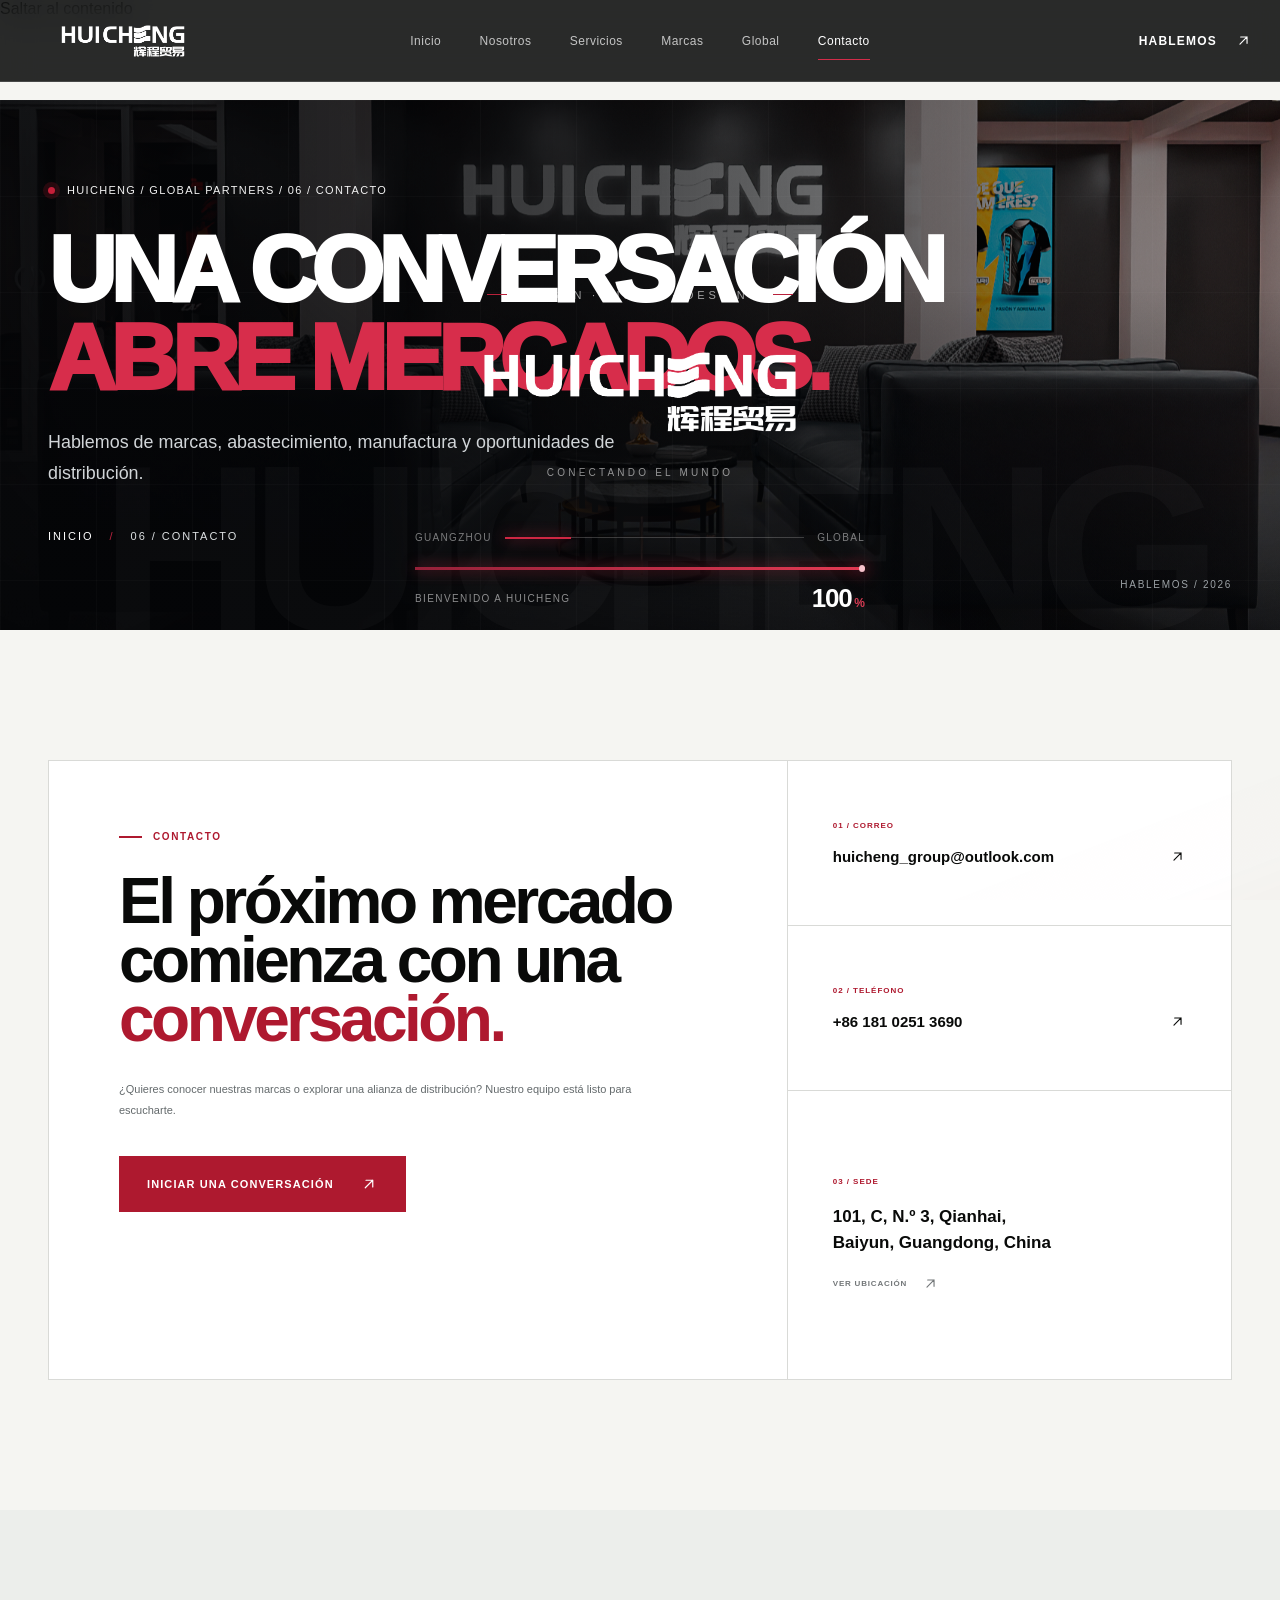
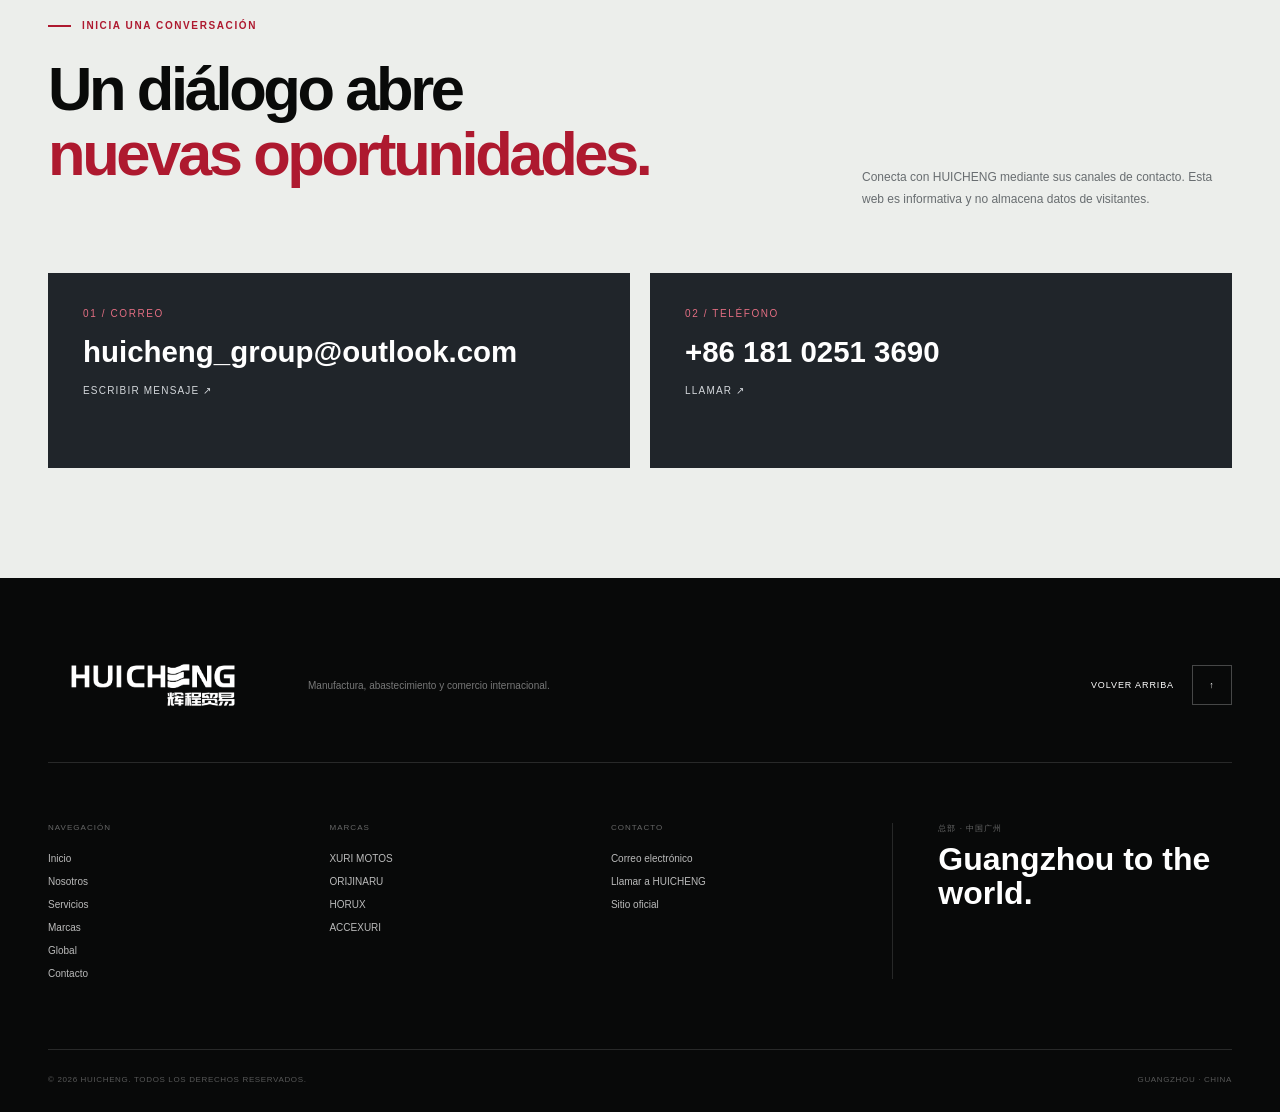
==== commit 3d221daa: "Add files via upload" ====
--- a/contacto.html
+++ b/contacto.html
@@ -1 +1,50 @@
-<!doctype html><html lang="es"><head><meta charset="UTF-8"><meta name="viewport" content="width=device-width, initial-scale=1"><meta name="theme-color" content="#090b0c"><meta name="description" content="HUICHENG · Contacto · Manufactura, marcas, abastecimiento y comercio internacional."><title>Contacto | HUICHENG — Global Partners</title><link rel="icon" type="image/png" href="assets/huicheng-02.png"><link rel="stylesheet" href="styles.css"></head><body class="is-subpage"><a class="skip-link" href="#contenido">Saltar al contenido</a><div class="site-shell"><header class="header"><div class="nav-wrap"><a aria-label="HUICHENG — Inicio" class="brand" href="index.html"><img alt="HUICHENG" src="assets/huicheng-02.png"/></a><nav aria-label="Navegación principal" class="nav" id="main-navigation"><a class="" href="index.html">Inicio</a><a class="" href="nosotros.html">Nosotros</a><a class="" href="servicios.html">Servicios</a><a class="" href="marcas.html">Marcas</a><a class="" href="global.html">Global</a><a aria-current="page" class="nav-active" href="contacto.html">Contacto</a></nav><a class="header-cta" href="contacto.html">Hablemos <svg aria-hidden="true" viewbox="0 0 24 24"><path d="M7 17 17 7M8 7h9v9"></path></svg></a><button aria-controls="main-navigation" aria-label="Abrir menú" class="menu-toggle" type="button"><span></span><span></span></button></div><div aria-hidden="true" class="reading-progress"></div></header><main id="contenido"><section class="subhero" id="hablemos" aria-labelledby="sub-title"><div class="subhero-photo" style="background-image:url('assets/office-1.png')" aria-hidden="true" data-parallax="0.08"></div><div class="subhero-dark" aria-hidden="true"></div><div class="subhero-grid" aria-hidden="true"></div><div class="container subhero-inner"><div class="subhero-content"><div class="hero-eyebrow hero-enter"><span class="live-dot"></span>HUICHENG / GLOBAL PARTNERS / 06 / CONTACTO</div><h1 id="sub-title" class="hero-enter hero-enter--2">UNA CONVERSACIÓN<br><em>ABRE MERCADOS.</em></h1><p class="hero-enter hero-enter--3">Hablemos de marcas, abastecimiento, manufactura y oportunidades de distribución.</p><div class="subhero-crumb hero-enter hero-enter--4"><a href="index.html">INICIO</a><span>/</span><span>06 / CONTACTO</span></div></div><span class="subhero-num">HABLEMOS / 2026</span></div></section><section class="contact section" id="contacto"><div class="container"><div class="contact-panel reveal"><div class="contact-main"><div class="section-label"><span></span>Contacto</div><h2>El próximo mercado<br/>comienza con una<br/><span>conversación.</span></h2><p>¿Quieres conocer nuestras marcas o explorar una alianza de distribución? Nuestro equipo está listo para escucharte.</p><a class="button button--red" href="mailto:huicheng_group@outlook.com">Iniciar una conversación <svg aria-hidden="true" viewbox="0 0 24 24"><path d="M7 17 17 7M8 7h9v9"></path></svg></a></div><div class="contact-details"><div class="contact-item"><span>01 / Correo</span><a href="mailto:huicheng_group@outlook.com">huicheng_group@outlook.com <svg aria-hidden="true" viewbox="0 0 24 24"><path d="M7 17 17 7M8 7h9v9"></path></svg></a></div><div class="contact-item"><span>02 / Teléfono</span><a href="tel:+8618102513690">+86 181 0251 3690 <svg aria-hidden="true" viewbox="0 0 24 24"><path d="M7 17 17 7M8 7h9v9"></path></svg></a></div><div class="contact-item"><span>03 / Sede</span><address>101, C, N.º 3, Qianhai,<br/>Baiyun, Guangdong, China</address><a class="map-link" href="https://maps.google.com/?q=Qianhai+Baiyun+Guangdong+China" rel="noreferrer" target="_blank">Ver ubicación <svg aria-hidden="true" viewbox="0 0 24 24"><path d="M7 17 17 7M8 7h9v9"></path></svg></a></div></div></div></div></section><section class="contact-extra section"><div class="container"><div class="section-heading reveal"><div><div class="section-label"><span></span>INICIA UNA CONVERSACIÓN</div><h2>Un diálogo abre<br><em>nuevas oportunidades.</em></h2></div><p>Conecta con HUICHENG mediante sus canales de contacto. Esta web es informativa y no almacena datos de visitantes.</p></div><div class="contact-cards"><a href="mailto:huicheng_group@outlook.com" class="reveal"><span>01 / CORREO</span><strong>huicheng_group@outlook.com</strong><small>ESCRIBIR MENSAJE ↗</small></a><a href="tel:+8618102513690" class="reveal"><span>02 / TELÉFONO</span><strong>+86 181 0251 3690</strong><small>LLAMAR ↗</small></a></div></div></section></main><footer class="footer"><div class="container"><div class="footer-top"><a aria-label="HUICHENG — Volver al inicio" class="footer-brand" href="index.html"><img alt="HUICHENG" loading="lazy" src="assets/huicheng-02.png"/></a><p>Manufactura, abastecimiento y comercio internacional.</p><a class="back-top" href="index.html">Volver arriba <span>↑</span></a></div><div class="footer-links"><div><span>Navegación</span><a href="index.html">Inicio</a><a href="nosotros.html">Nosotros</a><a href="servicios.html">Servicios</a><a href="marcas.html">Marcas</a><a href="global.html">Global</a><a href="contacto.html">Contacto</a></div><div><span>Marcas</span><a href="marcas.html">XURI MOTOS</a><a href="marcas.html">ORIJINARU</a><a href="marcas.html">HORUX</a><a href="marcas.html">ACCEXURI</a></div><div><span>Contacto</span><a href="mailto:huicheng_group@outlook.com">Correo electrónico</a><a href="tel:+8618102513690">Llamar a HUICHENG</a><a href="https://huicheng-global.com" rel="noreferrer" target="_blank">Sitio oficial</a></div><div class="footer-statement"><span>总部 · 中国广州</span><strong>Guangzhou to the world.</strong></div></div><div class="footer-bottom"><span>© 2026 HUICHENG. Todos los derechos reservados.</span><span>Guangzhou · China</span></div></div></footer></div><script src="interacciones.js" defer></script></body></html>+<!doctype html><html lang="es"><head><meta charset="UTF-8"><meta name="viewport" content="width=device-width, initial-scale=1"><meta name="theme-color" content="#090b0c"><meta name="description" content="HUICHENG · Contacto · Manufactura, marcas, abastecimiento y comercio internacional."><title>Contacto | HUICHENG — Global Partners</title><link rel="icon" type="image/png" href="assets/huicheng-02.png"><link rel="stylesheet" href="styles.css"><link rel="stylesheet" href="pantalla-carga.css"><link rel="stylesheet" href="transicion-menu.css"><script>(function(){
+  'use strict';
+  var key = 'huicheng:skip-preloader-next';
+  var current = location.pathname + location.search;
+  var nav = (performance.getEntriesByType && performance.getEntriesByType('navigation')[0]);
+  var type = nav ? nav.type : (performance.navigation && performance.navigation.type === 1 ? 'reload' : 'navigate');
+  var fromLink = false;
+  try {
+    var saved = JSON.parse(sessionStorage.getItem(key) || 'null');
+    sessionStorage.removeItem(key);
+    fromLink = !!(saved && saved.url === current && Date.now() - saved.time < 120000);
+  } catch (_) {}
+
+  // Respaldo en navegación local (file://), donde el almacenamiento puede variar.
+  var params = new URLSearchParams(location.search);
+  if (params.has('hc-internal')) {
+    fromLink = true;
+    params.delete('hc-internal');
+    try {
+      var clean = location.pathname + (params.toString() ? '?' + params : '') + location.hash;
+      history.replaceState(history.state, '', clean);
+    } catch (_) {}
+  }
+
+  // F5/Ctrl+R siempre muestra la animación, incluso después de cambiar de página.
+  if (type === 'reload' || (type !== 'back_forward' && !fromLink)) {
+    document.documentElement.classList.add('hc-preload');
+  } else if (fromLink && type !== 'reload') {
+    // Navegación interna: animar suavemente la entrada, sin pantalla de carga.
+    document.documentElement.classList.add('hc-nav-arrival');
+  }
+})();</script></head><body class="is-subpage"><div id="hc-preloader" class="hc-preloader" role="status" aria-live="polite" aria-label="Cargando HUICHENG">
+  <div class="hc-preloader__half hc-preloader__half--left" aria-hidden="true"></div>
+  <div class="hc-preloader__half hc-preloader__half--right" aria-hidden="true"></div>
+  <div class="hc-preloader__grid" aria-hidden="true"></div>
+  <div class="hc-preloader__scan" aria-hidden="true"></div>
+  <div class="hc-preloader__ghost" aria-hidden="true">HUICHENG</div>
+  <div class="hc-preloader__orbit hc-preloader__orbit--outer" aria-hidden="true"></div>
+  <div class="hc-preloader__orbit hc-preloader__orbit--inner" aria-hidden="true"></div>
+  <div class="hc-preloader__top"><span class="hc-preloader__indicator">HUICHENG / GLOBAL PARTNERS</span><span>EST. 2017 · GUANGZHOU</span></div>
+  <div class="hc-preloader__center">
+    <span class="hc-preloader__eyebrow">ORIGEN · VISIÓN · DESTINO</span>
+    <div class="hc-preloader__logo-frame"><img class="hc-preloader__logo" src="assets/huicheng-02.png" alt="HUICHENG" width="360" height="124"></div>
+    <span class="hc-preloader__tagline">CONECTANDO EL MUNDO</span>
+    <div class="hc-preloader__route" aria-hidden="true"><span class="hc-preloader__route-marker">GUANGZHOU</span><span class="hc-preloader__route-line"></span><span class="hc-preloader__route-marker">GLOBAL</span></div>
+    <div class="hc-preloader__track" aria-hidden="true"><span class="hc-preloader__fill"></span></div>
+    <div class="hc-preloader__progress"><span class="hc-preloader__phase">INICIANDO EXPERIENCIA</span><strong class="hc-preloader__number" aria-hidden="true"><span class="hc-preloader__number-value">00</span><small>%</small></strong></div>
+  </div>
+  <div class="hc-preloader__bottom"><span>MANUFACTURA <b>·</b> ABASTECIMIENTO <b>·</b> COMERCIO GLOBAL</span><span>CN — GLOBAL / 2026</span></div>
+</div><a class="skip-link" href="#contenido">Saltar al contenido</a><div class="site-shell"><header class="header"><div class="nav-wrap"><a aria-label="HUICHENG — Inicio" class="brand" href="index.html"><img alt="HUICHENG" src="assets/huicheng-02.png"/></a><nav aria-label="Navegación principal" class="nav" id="main-navigation"><a class="" href="index.html">Inicio</a><a class="" href="nosotros.html">Nosotros</a><a class="" href="servicios.html">Servicios</a><a class="" href="marcas.html">Marcas</a><a class="" href="global.html">Global</a><a aria-current="page" class="nav-active" href="contacto.html">Contacto</a></nav><a class="header-cta" href="contacto.html">Hablemos <svg aria-hidden="true" viewbox="0 0 24 24"><path d="M7 17 17 7M8 7h9v9"></path></svg></a><button aria-controls="main-navigation" aria-label="Abrir menú" class="menu-toggle" type="button"><span></span><span></span></button></div><div aria-hidden="true" class="reading-progress"></div></header><main id="contenido"><section class="subhero" id="hablemos" aria-labelledby="sub-title"><div class="subhero-photo" style="background-image:url('assets/office-1.png')" aria-hidden="true" data-parallax="0.08"></div><div class="subhero-dark" aria-hidden="true"></div><div class="subhero-grid" aria-hidden="true"></div><div class="container subhero-inner"><div class="subhero-content"><div class="hero-eyebrow hero-enter"><span class="live-dot"></span>HUICHENG / GLOBAL PARTNERS / 06 / CONTACTO</div><h1 id="sub-title" class="hero-enter hero-enter--2">UNA CONVERSACIÓN<br><em>ABRE MERCADOS.</em></h1><p class="hero-enter hero-enter--3">Hablemos de marcas, abastecimiento, manufactura y oportunidades de distribución.</p><div class="subhero-crumb hero-enter hero-enter--4"><a href="index.html">INICIO</a><span>/</span><span>06 / CONTACTO</span></div></div><span class="subhero-num">HABLEMOS / 2026</span></div></section><section class="contact section" id="contacto"><div class="container"><div class="contact-panel reveal"><div class="contact-main"><div class="section-label"><span></span>Contacto</div><h2>El próximo mercado<br/>comienza con una<br/><span>conversación.</span></h2><p>¿Quieres conocer nuestras marcas o explorar una alianza de distribución? Nuestro equipo está listo para escucharte.</p><a class="button button--red" href="mailto:huicheng_group@outlook.com">Iniciar una conversación <svg aria-hidden="true" viewbox="0 0 24 24"><path d="M7 17 17 7M8 7h9v9"></path></svg></a></div><div class="contact-details"><div class="contact-item"><span>01 / Correo</span><a href="mailto:huicheng_group@outlook.com">huicheng_group@outlook.com <svg aria-hidden="true" viewbox="0 0 24 24"><path d="M7 17 17 7M8 7h9v9"></path></svg></a></div><div class="contact-item"><span>02 / Teléfono</span><a href="tel:+8618102513690">+86 181 0251 3690 <svg aria-hidden="true" viewbox="0 0 24 24"><path d="M7 17 17 7M8 7h9v9"></path></svg></a></div><div class="contact-item"><span>03 / Sede</span><address>101, C, N.º 3, Qianhai,<br/>Baiyun, Guangdong, China</address><a class="map-link" href="https://maps.google.com/?q=Qianhai+Baiyun+Guangdong+China" rel="noreferrer" target="_blank">Ver ubicación <svg aria-hidden="true" viewbox="0 0 24 24"><path d="M7 17 17 7M8 7h9v9"></path></svg></a></div></div></div></div></section><section class="contact-extra section"><div class="container"><div class="section-heading reveal"><div><div class="section-label"><span></span>INICIA UNA CONVERSACIÓN</div><h2>Un diálogo abre<br><em>nuevas oportunidades.</em></h2></div><p>Conecta con HUICHENG mediante sus canales de contacto. Esta web es informativa y no almacena datos de visitantes.</p></div><div class="contact-cards"><a href="mailto:huicheng_group@outlook.com" class="reveal"><span>01 / CORREO</span><strong>huicheng_group@outlook.com</strong><small>ESCRIBIR MENSAJE ↗</small></a><a href="tel:+8618102513690" class="reveal"><span>02 / TELÉFONO</span><strong>+86 181 0251 3690</strong><small>LLAMAR ↗</small></a></div></div></section></main><footer class="footer"><div class="container"><div class="footer-top"><a aria-label="HUICHENG — Volver al inicio" class="footer-brand" href="index.html"><img alt="HUICHENG" loading="lazy" src="assets/huicheng-02.png"/></a><p>Manufactura, abastecimiento y comercio internacional.</p><a class="back-top" href="index.html">Volver arriba <span>↑</span></a></div><div class="footer-links"><div><span>Navegación</span><a href="index.html">Inicio</a><a href="nosotros.html">Nosotros</a><a href="servicios.html">Servicios</a><a href="marcas.html">Marcas</a><a href="global.html">Global</a><a href="contacto.html">Contacto</a></div><div><span>Marcas</span><a href="marcas.html">XURI MOTOS</a><a href="marcas.html">ORIJINARU</a><a href="marcas.html">HORUX</a><a href="marcas.html">ACCEXURI</a></div><div><span>Contacto</span><a href="mailto:huicheng_group@outlook.com">Correo electrónico</a><a href="tel:+8618102513690">Llamar a HUICHENG</a><a href="https://huicheng-global.com" rel="noreferrer" target="_blank">Sitio oficial</a></div><div class="footer-statement"><span>总部 · 中国广州</span><strong>Guangzhou to the world.</strong></div></div><div class="footer-bottom"><span>© 2026 HUICHENG. Todos los derechos reservados.</span><span>Guangzhou · China</span></div></div></footer></div><script src="interacciones.js" defer></script><script src="pantalla-carga.js" defer></script><script src="transicion-menu.js" defer></script></body></html>
--- a/pantalla-carga.css
+++ b/pantalla-carga.css
@@ -0,0 +1,206 @@
+/* HUICHENG — preloader dinámico. Solo clases hc-preloader*, aisladas del diseño original. */
+.hc-preloader {
+  display: none;
+  position: fixed;
+  inset: 0;
+  z-index: 2147483647;
+  overflow: hidden;
+  isolation: isolate;
+  align-items: center;
+  justify-content: center;
+  color: #f8f7f7;
+  background: transparent;
+  font-family: "Poppins", "Inter", "Segoe UI", Arial, sans-serif;
+  -webkit-font-smoothing: antialiased;
+}
+html.hc-preload { overflow: hidden; }
+html.hc-preload .hc-preloader { display: flex; }
+.hc-preloader *, .hc-preloader *::before, .hc-preloader *::after { box-sizing: border-box; }
+
+/* Los dos paneles se separan como una puerta al finalizar la carga. */
+.hc-preloader__half {
+  position: absolute;
+  top: 0;
+  bottom: 0;
+  width: 50.1%;
+  background: #090b0c;
+  z-index: -1;
+  transition: transform 850ms cubic-bezier(.77,0,.21,1);
+  will-change: transform;
+}
+.hc-preloader__half--left { left: 0; background: linear-gradient(120deg,#111315 0%,#090a0c 90%); }
+.hc-preloader__half--right { right: 0; background: linear-gradient(240deg,#101113 0%,#090a0c 90%); }
+.hc-preloader__grid {
+  position: absolute;
+  inset: -100px;
+  opacity: .54;
+  pointer-events: none;
+  background-image: linear-gradient(rgba(255,255,255,.034) 1px, transparent 1px),linear-gradient(90deg,rgba(255,255,255,.034) 1px, transparent 1px);
+  background-size: 76px 76px;
+  mask-image: radial-gradient(ellipse at center,#000 23%,transparent 83%);
+  animation: hc-grid-drift 8s linear infinite;
+}
+.hc-preloader__scan {
+  pointer-events: none;
+  position: absolute;
+  width: 150vw;
+  height: 24vw;
+  left: -25vw;
+  top: 50%;
+  transform: translateY(-50%) rotate(-21deg);
+  background: linear-gradient(180deg,transparent 0%,rgba(174,25,47,.010) 27%,rgba(196,30,52,.11) 49%,rgba(255,255,255,.045) 50%,rgba(196,30,52,.035) 52%,transparent 100%);
+  animation: hc-scan-sweep 2.5s ease-in-out both;
+}
+.hc-preloader__ghost {
+  position: absolute;
+  font-size: clamp(84px,18.5vw,290px);
+  font-weight: 900;
+  letter-spacing: -.085em;
+  white-space: nowrap;
+  color: rgba(255,255,255,.028);
+  line-height: 1;
+  transform: translate(-3%,42%);
+  animation: hc-ghost-shift 2.8s both ease-out;
+  user-select: none;
+}
+.hc-preloader__orbit {
+  position: absolute;
+  width: min(66vw,680px);
+  aspect-ratio: 1;
+  border: 1px solid rgba(255,255,255,.09);
+  border-radius: 50%;
+  opacity: .85;
+  pointer-events: none;
+}
+.hc-preloader__orbit::before,.hc-preloader__orbit::after {
+  content:"";
+  position:absolute;
+  inset:-2px;
+  border-radius:50%;
+}
+.hc-preloader__orbit::before {
+  border: 2px solid transparent;
+  border-top-color: #bd263c;
+  border-right-color: rgba(189,38,60,.32);
+  animation: hc-orbit-spin 2.5s linear infinite;
+}
+.hc-preloader__orbit::after {
+  inset: 33px;
+  border: 1px dashed rgba(255,255,255,.10);
+  animation: hc-orbit-spin 10s linear infinite reverse;
+}
+.hc-preloader__orbit--outer { box-shadow: 0 0 0 84px rgba(255,255,255,.012), 0 0 0 168px rgba(255,255,255,.007); }
+.hc-preloader__orbit--inner { width: min(48vw,470px); border-color: rgba(255,255,255,.055); opacity: .75; animation: hc-orbit-breathe 2s ease-in-out infinite alternate; }
+.hc-preloader__orbit--inner::before { border-top-color: transparent; border-right-color: transparent; border-left-color: rgba(255,255,255,.32); animation-direction: reverse; animation-duration: 3.5s; }
+.hc-preloader__orbit--inner::after { display: none; }
+
+.hc-preloader__top,.hc-preloader__bottom {
+  position: absolute;
+  left: clamp(22px,5vw,76px);
+  right: clamp(22px,5vw,76px);
+  display: flex;
+  justify-content: space-between;
+  align-items: center;
+  z-index: 3;
+  gap: 16px;
+  font-size: 10px;
+  font-weight: 500;
+  line-height: 1.4;
+  letter-spacing: .19em;
+  color: rgba(255,255,255,.47);
+}
+.hc-preloader__top { top: clamp(28px,4vw,54px); }
+.hc-preloader__bottom { bottom: clamp(28px,4vw,54px); }
+.hc-preloader__indicator { display: inline-flex; align-items: center; gap: 11px; }
+.hc-preloader__indicator::before { content:""; width: 7px; height: 7px; background: #c32944; border-radius: 100%; box-shadow: 0 0 14px rgba(221,25,57,.8); animation: hc-beacon 750ms infinite alternate; }
+.hc-preloader__bottom b { color: #c72b45; font-weight: 700; padding: 0 5px; }
+
+.hc-preloader__center {
+  position: relative;
+  z-index: 3;
+  width: min(450px, calc(100vw - 56px));
+  display: flex;
+  flex-direction: column;
+  align-items: center;
+  animation: hc-center-in 650ms cubic-bezier(.16,.82,.28,1) both;
+}
+.hc-preloader__eyebrow {
+  position: relative;
+  display: inline-flex;
+  gap: 12px;
+  align-items: center;
+  justify-content: center;
+  font-size: clamp(9px,1vw,11px);
+  letter-spacing: .34em;
+  color: rgba(255,255,255,.61);
+  text-align: center;
+}
+.hc-preloader__eyebrow::before,.hc-preloader__eyebrow::after { content:""; width: 20px; height: 1px; background: #b8213b; }
+.hc-preloader__logo-frame { overflow:hidden; width: 100%; display:flex; justify-content:center; position:relative; margin: 30px 0 0; }
+.hc-preloader__logo {
+  display: block;
+  width: clamp(205px,34vw,356px);
+  height: auto;
+  max-height: 148px;
+  object-fit: contain;
+  filter: brightness(0) invert(1);
+  animation: hc-logo-reveal 900ms .20s both cubic-bezier(.16,1,.3,1),hc-logo-glow 2s 1s infinite alternate ease-in-out;
+}
+.hc-preloader__logo-frame::after {
+  content:"";
+  position:absolute;
+  width: 26%;
+  top: 0;
+  bottom: 0;
+  transform: translateX(-260%) skewX(-21deg);
+  background: linear-gradient(90deg,transparent,rgba(255,255,255,.18),transparent);
+  animation: hc-logo-shine 1.25s .5s ease-in both;
+  pointer-events:none;
+}
+.hc-preloader__tagline { margin-top: 14px; letter-spacing: .32em; font-size: 10px; color: rgba(255,255,255,.55); text-align:center; }
+.hc-preloader__route { width: 100%; display:flex; align-items:center; justify-content:space-between; gap: 13px; margin-top: clamp(39px,6vh,64px); }
+.hc-preloader__route-marker { font-size: 10px; letter-spacing: .13em; color: rgba(255,255,255,.46); white-space:nowrap; }
+.hc-preloader__route-line { flex:1; position:relative; height: 1px; background: rgba(255,255,255,.2); }
+.hc-preloader__route-line::after { content:""; position:absolute; width: 22%; height: 2px; left: 0; top:-.5px; background: #cd2743; box-shadow: 0 0 14px #c32944; animation: hc-route-run 1.2s linear infinite; }
+.hc-preloader__track { position:relative; width: 100%; height: 3px; margin-top: 24px; overflow:visible; background: rgba(255,255,255,.14); }
+.hc-preloader__fill { position:relative; display:block; height:100%; width:0%; background: linear-gradient(90deg,#952139,#e23a53); box-shadow: 0 0 14px rgba(222,47,74,.7); transition: width 70ms linear; }
+.hc-preloader__fill::after { content:""; position:absolute; right:0; top:-2px; width:6px; height:7px; border-radius: 50%; background:#f6c3cc; box-shadow:0 0 17px #e63353; }
+.hc-preloader__progress { display:flex; align-items:center; justify-content:space-between; width:100%; margin-top: 15px; gap: 20px; }
+.hc-preloader__phase { color:rgba(255,255,255,.53); font-size:10px; letter-spacing:.14em; transition:opacity 180ms; }
+.hc-preloader__number { color:#fff; font-size:clamp(19px,2.4vw,26px); line-height:1; font-weight:600; font-variant-numeric:tabular-nums; letter-spacing:-.05em; }
+.hc-preloader__number small { font-size:12px; color:#d83c54; letter-spacing:0; padding-left:3px; }
+
+.hc-preloader--exit { pointer-events: none; }
+.hc-preloader--exit .hc-preloader__center { opacity:0; transform: translateY(-19px) scale(1.06); transition: opacity 230ms ease,transform 350ms ease; animation:none; }
+.hc-preloader--exit .hc-preloader__grid,.hc-preloader--exit .hc-preloader__scan,.hc-preloader--exit .hc-preloader__ghost,.hc-preloader--exit .hc-preloader__orbit,.hc-preloader--exit .hc-preloader__top,.hc-preloader--exit .hc-preloader__bottom { opacity:0; transition:opacity 230ms ease; }
+.hc-preloader--exit .hc-preloader__half--left { transform: translateX(-102%); }
+.hc-preloader--exit .hc-preloader__half--right { transform: translateX(102%); }
+
+@keyframes hc-center-in { from { opacity:0;transform:translateY(33px) scale(.96); } to { opacity:1;transform:translateY(0) scale(1); } }
+@keyframes hc-logo-reveal { 0% { opacity:0;clip-path:inset(0 100% 0 0); transform:translateX(-16px); } 100% { opacity:1;clip-path:inset(0 0 0 0);transform:translateX(0); } }
+@keyframes hc-logo-glow { from { filter:brightness(0) invert(1) drop-shadow(0 0 0 rgba(255,255,255,0)); } to { filter:brightness(0) invert(1) drop-shadow(0 0 8px rgba(255,255,255,.13)); } }
+@keyframes hc-logo-shine { 0%,30% { transform:translateX(-310%) skewX(-21deg); } 100% { transform:translateX(440%) skewX(-21deg); } }
+@keyframes hc-orbit-spin { to { transform:rotate(360deg); } }
+@keyframes hc-orbit-breathe { to { transform:scale(1.035); opacity:.45; } }
+@keyframes hc-grid-drift { to { transform:translate3d(76px,76px,0); } }
+@keyframes hc-ghost-shift { from { opacity:0;transform:translate(-9%,42%); } to { opacity:1;transform:translate(1%,42%); } }
+@keyframes hc-scan-sweep { from { top:-40%;opacity:0; } 25% { opacity:1; } to { top:130%;opacity:.2; } }
+@keyframes hc-route-run { from { transform:translateX(0); } to { transform:translateX(355%); } }
+@keyframes hc-beacon { from { opacity:.3; transform:scale(.65); } to { opacity:1; transform:scale(1.12); } }
+
+@media(max-width:600px) {
+  .hc-preloader__top,.hc-preloader__bottom { font-size:8px; letter-spacing:.11em; }
+  .hc-preloader__top > span:last-child,.hc-preloader__bottom > span:last-child { display:none; }
+  .hc-preloader__orbit { width:95vw; }
+  .hc-preloader__orbit--inner { width:72vw; }
+  .hc-preloader__eyebrow { letter-spacing:.17em; }
+  .hc-preloader__eyebrow::before,.hc-preloader__eyebrow::after { width:12px; }
+  .hc-preloader__tagline { letter-spacing:.2em; }
+  .hc-preloader__ghost { font-size:27vw; }
+}
+@media(prefers-reduced-motion:reduce) {
+  .hc-preloader *, .hc-preloader *::before, .hc-preloader *::after { animation: none !important; transition-duration: 0.01ms !important; }
+  .hc-preloader__center { opacity:1;transform:none; }
+  .hc-preloader__logo { clip-path:none;opacity:1; }
+  .hc-preloader--exit { display:none !important; }
+}
--- a/transicion-menu.css
+++ b/transicion-menu.css
@@ -0,0 +1,87 @@
+/* HUICHENG / Transiciones sutiles entre páginas.
+   No altera la pantalla de carga de F5 ni el diseño existente. */
+
+/* Trazo que se desplaza de la sección activa a la sección seleccionada. */
+@media (min-width:821px) {
+  .nav { position: relative; }
+  .hc-nav-tracer {
+    position:absolute;
+    bottom:-13px;
+    height:2px;
+    z-index:3;
+    background:linear-gradient(90deg,#ae192f,#ed4765);
+    box-shadow:0 0 10px rgba(211,39,74,.58);
+    border-radius:2px;
+    pointer-events:none;
+    opacity:1;
+    transition:left 320ms cubic-bezier(.22,1,.36,1),width 320ms cubic-bezier(.22,1,.36,1);
+  }
+  html.hc-nav-leaving .nav a::after { opacity:.12; transition:opacity 150ms ease; }
+  html.hc-nav-leaving .nav a.hc-nav-target { color:#fff; }
+}
+
+/* Un destello muy fino bajo la cabecera, sin tapar el contenido. */
+.hc-nav-accent {
+  position:fixed;
+  top:81px;
+  left:0;
+  right:0;
+  height:2px;
+  z-index:121;
+  pointer-events:none;
+  overflow:hidden;
+}
+.hc-nav-accent::after {
+  content:"";
+  display:block;
+  width:38vw;
+  height:100%;
+  transform:translateX(-125%);
+  background:linear-gradient(90deg,transparent,#ae192f 35%,#f35b75 60%,transparent);
+  box-shadow:0 0 12px rgba(196,29,62,.55);
+  opacity:0;
+}
+html.hc-nav-leaving .hc-nav-accent::after { animation:hc-nav-line-travel 340ms cubic-bezier(.28,.55,.26,1) both; }
+html.hc-nav-arrival .hc-nav-accent::after { animation:hc-nav-line-travel 520ms cubic-bezier(.28,.55,.26,1) both; }
+@keyframes hc-nav-line-travel {
+  0% {opacity:0;transform:translateX(-125%)}
+  18% {opacity:1}
+  82% {opacity:.85}
+  100% {opacity:0;transform:translateX(280%)}
+}
+
+/* La cabecera siempre permanece visible. Solo sale/entra el contenido. */
+html.hc-nav-leaving .site-shell > main {
+  opacity:.12;
+  filter:blur(2.5px);
+  transform:translate3d(0,-12px,0) scale(.995);
+  transition:opacity 310ms ease,filter 310ms ease,transform 310ms cubic-bezier(.4,0,.6,1);
+  pointer-events:none;
+}
+html.hc-nav-arrival .site-shell > main {
+  animation:hc-nav-content-arrive 560ms cubic-bezier(.18,1,.25,1) both;
+}
+@keyframes hc-nav-content-arrive {
+  0% {opacity:.18;filter:blur(3px);transform:translate3d(0,22px,0) scale(.995)}
+  55% {opacity:.9;filter:blur(.25px)}
+  100% {opacity:1;filter:none;transform:none}
+}
+
+@media (max-width:820px) {
+  .hc-nav-accent {top:71px}
+  /* En móvil la navegación es de pantalla completa; no dibujar el trazo del menú. */
+  .hc-nav-tracer {display:none}
+  html.hc-nav-leaving .nav {visibility:hidden;pointer-events:none}
+}
+
+@media (prefers-reduced-motion:reduce) {
+  .hc-nav-accent,.hc-nav-tracer {display:none!important}
+  html.hc-nav-leaving .site-shell > main,
+  html.hc-nav-arrival .site-shell > main {
+    animation:none!important;
+    transition:none!important;
+    opacity:1!important;
+    filter:none!important;
+    transform:none!important;
+  }
+}
